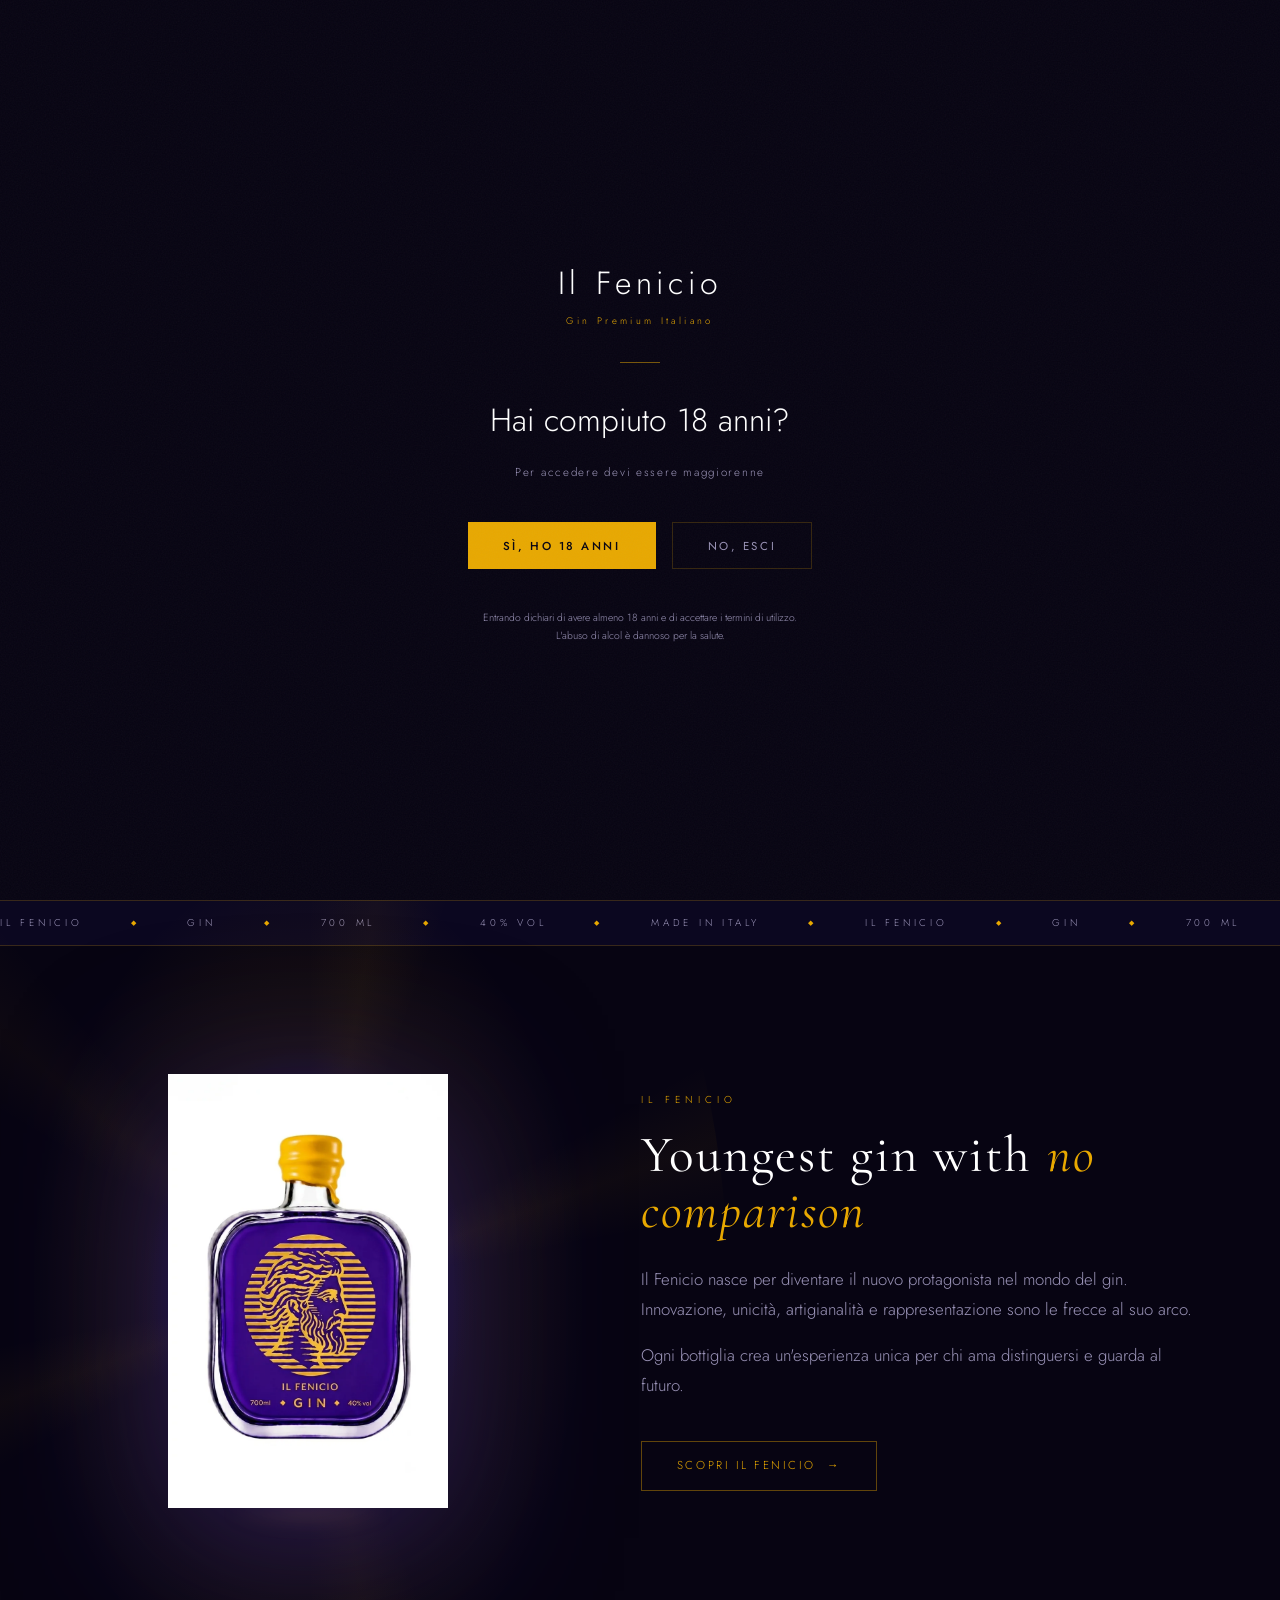
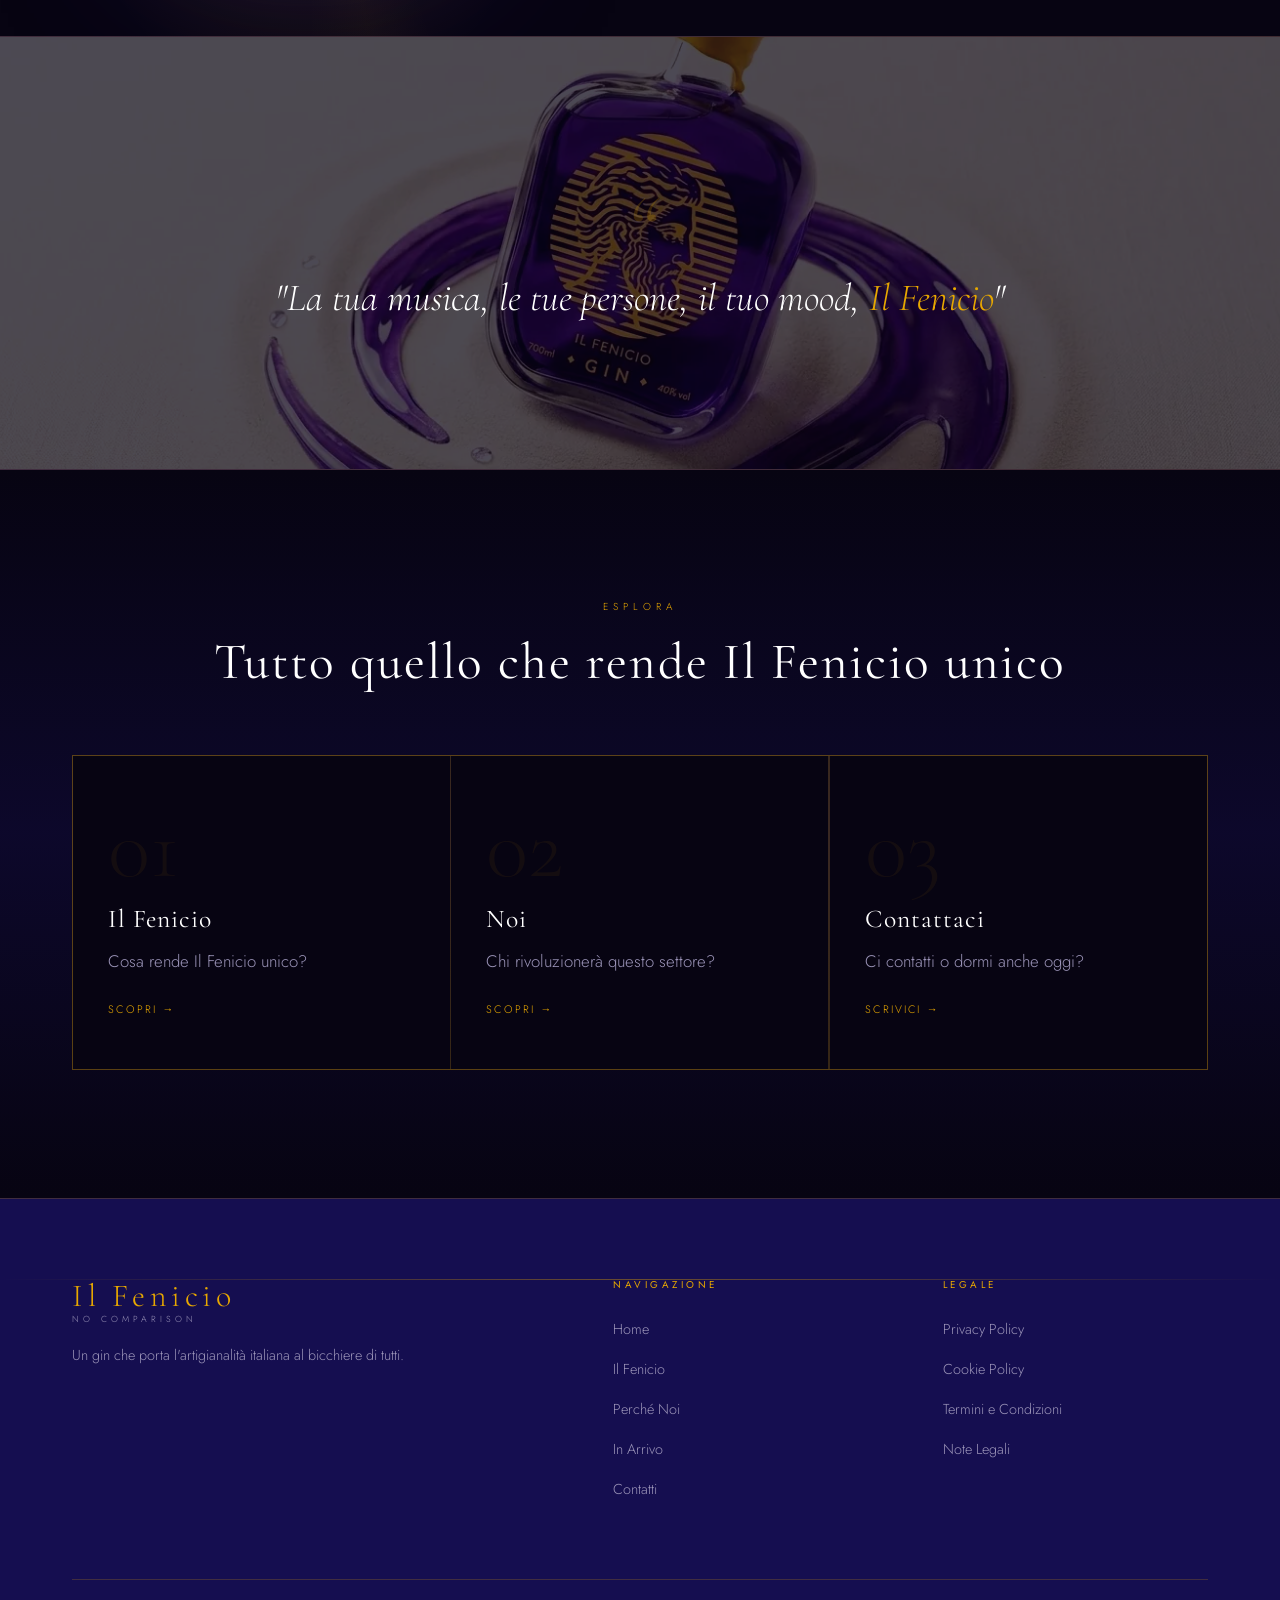
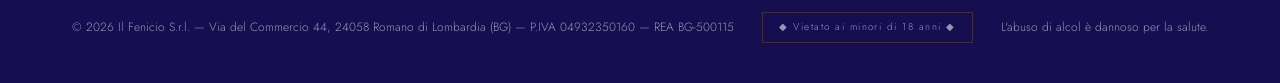
==== index.html @ 595b3cbf "Conformità GDPR: consenso cookie per Google Analytics, pagina Note Legali, consenso esplicito form -" ====
﻿<!DOCTYPE html>
<html lang="it">
<head>
  <!-- Google tag (gtag.js) -->
  <script async src="https://www.googletagmanager.com/gtag/js?id=G-PS4LVTMPPV"></script>
  <script>
    window.dataLayer = window.dataLayer || [];
    function gtag(){dataLayer.push(arguments);}
    gtag('consent', 'default', {
      'analytics_storage': 'denied',
      'ad_storage': 'denied',
      'ad_user_data': 'denied',
      'ad_personalization': 'denied',
      'wait_for_update': 500
    });
    gtag('js', new Date());
    gtag('config', 'G-PS4LVTMPPV');
  </script>
  <meta charset="UTF-8">
  <meta name="viewport" content="width=device-width, initial-scale=1.0">
  <title>Il Fenicio — Gin Premium Italiano</title>
  <meta name="description" content="Il Fenicio è un gin premium italiano, distillato con botaniche selezionate dal cuore del Mediterraneo.">
  <meta property="og:title" content="Il Fenicio — Gin Premium Italiano">
  <meta property="og:description" content="Botaniche selezionate, distillazione artigianale, 700ml · 40% vol. Made in Italy.">
  <meta property="og:type" content="website">
  <meta property="og:image" content="https://ilfeniciogin.it/img/og-image.jpg">
  <meta property="og:url" content="https://ilfeniciogin.it/">
  <meta name="theme-color" content="#070412">
  <link rel="canonical" href="https://ilfeniciogin.it/">
  <link rel="icon" href="data:image/svg+xml,<svg xmlns='http://www.w3.org/2000/svg' viewBox='0 0 100 100'><text y='.9em' font-size='90'>🍸</text></svg>">
  <link rel="stylesheet" href="css/fonts.css">
  <link rel="stylesheet" href="css/style.css">
</head>
<body class="page-home">

  <nav class="nav">
    <a href="index.html" class="nav-logo">Il Fenicio <span>Established 2026</span></a>
    <button class="nav-toggle" aria-label="Apri menu">
      <span></span><span></span><span></span>
    </button>
    <ul class="nav-links">
      <li><a href="index.html">Home</a></li>
      <li><a href="il-gin.html">Il Fenicio</a></li>
      <li><a href="perche-noi.html">Perché Noi</a></li>
      <li><a href="shop.html" class="nav-shop">In Arrivo</a></li>
      <li><a href="contatti.html">Contatti</a></li>
    </ul>
  </nav>

  <!-- HERO — immagine1 full bleed, stile ref3 -->
  <section class="hero hero-photo">
    <canvas id="particles"></canvas>
    <div class="hero-photo-bg">
      <img src="img/licio.jpeg" alt="Il Fenicio Gin" class="hero-photo-img">
      <div class="hero-photo-overlay"></div>
    </div>

    <div class="hero-content">
      <p class="hero-eyebrow" id="eyebrow" style="display:none"></p>
      <h1 class="hero-title">
        <span class="word-reveal" id="word-il">IL</span>
        <em class="word-reveal" id="word-fenicio">FENICIO</em>
      </h1>
      <p class="hero-sub" id="hero-sub">700 ml &nbsp; Gin &nbsp; 40% Vol</p>
      <div class="hero-cta" id="hero-cta">
        <a href="il-gin.html" class="btn btn-gold">Scopri il Gin</a>
        <a href="contatti.html" class="btn btn-outline">Contattaci</a>
      </div>
    </div>

    <div class="scroll-line">Scorri</div>
  </section>

  <!-- TICKER -->
  <div class="ticker" aria-hidden="true">
    <div class="ticker-inner">
      <div class="ticker-track">
        <span>Il Fenicio</span><span class="t-gold">◆</span>
        <span>Gin</span><span class="t-gold">◆</span>
        <span>700 ml</span><span class="t-gold">◆</span>
        <span>40% Vol</span><span class="t-gold">◆</span>
        <span>Made in Italy</span><span class="t-gold">◆</span>
      </div>
    </div>
  </div>

  <!-- INTRO — bottiglia animata + testo -->
  <section>
    <div class="container">
      <div class="intro-grid">
        <div class="intro-image">
          <div class="bottle-wrap visible">
            <div class="bottle-glow"></div>
            <div class="bottle-ring ring-1"></div>
            <div class="bottle-ring ring-2"></div>
            <div class="bottle-ring ring-3"></div>
            <img src="img/bottiglia.webp" alt="Il Fenicio Gin" class="hero-bottle" loading="lazy">
            <div class="bottle-reflection"></div>
            <div class="bottle-rays"></div>
          </div>
        </div>
        <div class="intro-text">
          <span class="section-label reveal">Il Fenicio</span>
          <h2 class="reveal delay-1" style="color:var(--white)">Youngest gin with <em style="color:var(--gold)">no comparison</em></h2>
          <p class="reveal delay-2" style="margin-top:1.5rem">
            Il Fenicio nasce per diventare il nuovo protagonista nel mondo del gin. Innovazione, unicità, artigianalità e rappresentazione sono le frecce al suo arco.
          </p>
          <p class="reveal delay-3" style="margin-top:1rem">
            Ogni bottiglia crea un'esperienza unica per chi ama distinguersi e guarda al futuro.
          </p>
          <a href="il-gin.html" class="btn btn-outline reveal delay-3" style="margin-top:2.5rem">Scopri Il Fenicio &nbsp;→</a>
        </div>
      </div>
    </div>
  </section>

  <!-- QUOTE — immagine3 come sfondo -->
  <div class="quote-section quote-photo">
    <div class="quote-photo-bg">
      <img src="img/immagine-3.webp" alt="" aria-hidden="true">
      <div class="quote-photo-overlay"></div>
    </div>
    <div class="container" style="position:relative;z-index:2">
      <div class="ornament reveal">◆ &nbsp; Il Fenicio &nbsp; ◆</div>
      <blockquote class="reveal delay-1">
        "La tua musica, le tue persone, il tuo mood, <em style="color:var(--gold)">Il Fenicio</em>"
      </blockquote>
      <cite class="reveal delay-2"></cite>
    </div>
  </div>

  <!-- FEATURES -->
  <section class="features">
    <div class="container">
      <div class="features-header">
        <span class="section-label reveal">Esplora</span>
        <h2 class="reveal delay-1" style="color:var(--white)">Tutto quello che rende Il Fenicio unico</h2>
      </div>
      <div class="features-grid">
        <div class="feature-card reveal">
          <div class="feature-num">01</div>
          <h3 style="color:var(--white)">Il Fenicio</h3>
          <p>Cosa rende Il Fenicio unico?</p>
          <a href="il-gin.html" class="feature-link">Scopri →</a>
        </div>
        <div class="feature-card reveal delay-1">
          <div class="feature-num">02</div>
          <h3 style="color:var(--white)">Noi</h3>
          <p>Chi rivoluzionerà questo settore?</p>
          <a href="perche-noi.html" class="feature-link">Scopri →</a>
        </div>
        <div class="feature-card reveal delay-2">
          <div class="feature-num">03</div>
          <h3 style="color:var(--white)">Contattaci</h3>
          <p>Ci contatti o dormi anche oggi?</p>
          <a href="contatti.html" class="feature-link">Scrivici →</a>
        </div>
      </div>
    </div>
  </section>

  <!-- FOOTER -->
  <footer>
    <div class="container">
      <div class="footer-grid">
        <div class="footer-brand">
          <div class="footer-brand-logo">Il Fenicio <span>No Comparison</span></div>
          <p>Un gin che porta l'artigianalità italiana al bicchiere di tutti.</p>
        </div>
        <div class="footer-col">
          <h4>Navigazione</h4>
          <ul>
            <li><a href="index.html">Home</a></li>
            <li><a href="il-gin.html">Il Fenicio</a></li>
            <li><a href="perche-noi.html">Perché Noi</a></li>
            <li><a href="shop.html">In Arrivo</a></li>
            <li><a href="contatti.html">Contatti</a></li>
          </ul>
        </div>
        <div class="footer-col">
          <h4>Legale</h4>
          <ul>
            <li><a href="privacy.html">Privacy Policy</a></li>
            <li><a href="cookie-policy.html">Cookie Policy</a></li>
            <li><a href="termini.html">Termini e Condizioni</a></li>
            <li><a href="note-legali.html">Note Legali</a></li>
          </ul>
        </div>
      </div>
      <div class="footer-bottom">
        <p>© 2026 Il Fenicio S.r.l. — Via del Commercio 44, 24058 Romano di Lombardia (BG) — P.IVA 04932350160 — REA BG-500115</p>
        <span class="age-badge">◆ Vietato ai minori di 18 anni ◆</span>
        <p>L'abuso di alcol è dannoso per la salute.</p>
      </div>
    </div>
  </footer>

  <!-- AGE GATE -->
  <div id="age-gate">
    <div class="age-gate-logo">Il Fenicio <span>Gin Premium Italiano</span></div>
    <div class="age-gate-divider"></div>
    <p class="age-gate-title">Hai compiuto 18 anni?</p>
    <p class="age-gate-sub">Per accedere devi essere maggiorenne</p>
    <div class="age-gate-btns">
      <button id="age-gate-yes" class="btn btn-gold">Sì, ho 18 anni</button>
      <button id="age-gate-no"  class="btn">No, esci</button>
    </div>
    <p class="age-gate-legal">Entrando dichiari di avere almeno 18 anni e di accettare i termini di utilizzo. L'abuso di alcol è dannoso per la salute.</p>
  </div>

  <script src="js/main.js"></script>

  <!-- COOKIE BANNER -->
  <div id="cookie-banner" style="display:none">
    <p>Utilizziamo cookie tecnici necessari al funzionamento del sito. Per maggiori informazioni consulta la nostra <a href="cookie-policy.html">Cookie Policy</a>.</p>
    <div class="cookie-btns">
      <button id="cookie-accept">Accetta</button>
      <button id="cookie-reject">Rifiuta</button>
    </div>
  </div>
  <script>
    (function(){
      function grantAnalytics(){
        if(typeof gtag === 'function'){
          gtag('consent','update',{'analytics_storage':'granted'});
        }
      }
      if(localStorage.getItem('fenicio_cookie')==='accepted'){
        grantAnalytics();
      }
      if(!localStorage.getItem('fenicio_cookie')){
        document.getElementById('cookie-banner').style.display='flex';
      }
      document.getElementById('cookie-accept').onclick=function(){
        localStorage.setItem('fenicio_cookie','accepted');
        grantAnalytics();
        document.getElementById('cookie-banner').style.display='none';
      };
      document.getElementById('cookie-reject').onclick=function(){
        localStorage.setItem('fenicio_cookie','rejected');
        document.getElementById('cookie-banner').style.display='none';
      };
    })();
  </script>
</body>
</html>
---- css/fonts.css ----
@font-face {
  font-family: 'Cormorant Garamond';
  font-style: normal;
  font-weight: 300;
  font-display: swap;
  src: url('../fonts/cormorant-normal-300.ttf') format('truetype');
}
@font-face {
  font-family: 'Cormorant Garamond';
  font-style: normal;
  font-weight: 400;
  font-display: swap;
  src: url('../fonts/cormorant-normal-400.ttf') format('truetype');
}
@font-face {
  font-family: 'Cormorant Garamond';
  font-style: normal;
  font-weight: 600;
  font-display: swap;
  src: url('../fonts/cormorant-normal-600.ttf') format('truetype');
}
@font-face {
  font-family: 'Cormorant Garamond';
  font-style: italic;
  font-weight: 300;
  font-display: swap;
  src: url('../fonts/cormorant-italic-300.ttf') format('truetype');
}
@font-face {
  font-family: 'Cormorant Garamond';
  font-style: italic;
  font-weight: 400;
  font-display: swap;
  src: url('../fonts/cormorant-italic-400.ttf') format('truetype');
}
@font-face {
  font-family: 'Jost';
  font-style: normal;
  font-weight: 300;
  font-display: swap;
  src: url('../fonts/jost-normal-300.ttf') format('truetype');
}
@font-face {
  font-family: 'Jost';
  font-style: normal;
  font-weight: 400;
  font-display: swap;
  src: url('../fonts/jost-normal-400.ttf') format('truetype');
}
@font-face {
  font-family: 'Jost';
  font-style: normal;
  font-weight: 500;
  font-display: swap;
  src: url('../fonts/jost-normal-500.ttf') format('truetype');
}
---- css/style.css ----
/* ===========================
   IL FENICIO — Design System
   =========================== */

:root {
  --deep:       #070412;
  --violet:     #2A1880;
  --violet-mid: #150E50;
  --gold:       #E8A800;
  --gold-light: #F5C842;
  --white:      #FFFFFF;
  --off-white:  #EDE8F5;
  --muted:      #9B94B8;
  --border:     rgba(232, 168, 0, 0.2);
  --font-display: 'Cormorant Garamond', serif;
  --font-body:    'Jost', sans-serif;
  --ease: 0.4s cubic-bezier(0.25, 0.46, 0.45, 0.94);
}

*, *::before, *::after { box-sizing: border-box; margin: 0; padding: 0; }

html { scroll-behavior: smooth; }

body {
  background: var(--deep);
  color: var(--off-white);
  font-family: var(--font-body);
  font-weight: 300;
  line-height: 1.7;
  overflow-x: hidden;
}

/* Grain texture */
body::after {
  content: '';
  position: fixed;
  inset: 0;
  background-image: url("data:image/svg+xml,%3Csvg xmlns='http://www.w3.org/2000/svg' width='300' height='300'%3E%3Cfilter id='n'%3E%3CfeTurbulence type='fractalNoise' baseFrequency='0.75' numOctaves='4' stitchTiles='stitch'/%3E%3C/filter%3E%3Crect width='100%25' height='100%25' filter='url(%23n)' opacity='0.04'/%3E%3C/svg%3E");
  pointer-events: none;
  z-index: 9999;
}

h1, h2, h3, h4 {
  font-family: var(--font-display);
  font-weight: 400;
  letter-spacing: 0.04em;
  line-height: 1.1;
}

h1 { font-size: clamp(3.5rem, 9vw, 8rem); }
h2 { font-size: clamp(2rem, 4vw, 3.5rem); }
h3 { font-size: clamp(1.3rem, 2vw, 1.9rem); }

p {
  font-size: clamp(0.9rem, 1.4vw, 1.05rem);
  color: var(--muted);
  max-width: 65ch;
  line-height: 1.8;
}

a { color: inherit; text-decoration: none; }
img { max-width: 100%; display: block; }

.container {
  max-width: 1200px;
  margin: 0 auto;
  padding: 0 2rem;
}

.ornament {
  display: flex;
  align-items: center;
  gap: 1rem;
  color: var(--gold);
  font-size: 0.7rem;
  letter-spacing: 0.4em;
  text-transform: uppercase;
}
.ornament::before, .ornament::after {
  content: '';
  flex: 1;
  height: 1px;
  background: linear-gradient(to right, transparent, var(--gold), transparent);
}

/* ── NAVIGATION ── */
.nav {
  position: fixed;
  top: 0; left: 0; right: 0;
  z-index: 100;
  padding: 1.8rem 2rem;
  display: flex;
  align-items: center;
  justify-content: space-between;
  transition: background var(--ease), padding var(--ease), border-color var(--ease);
  background: rgba(7, 4, 18, 0.75);
  backdrop-filter: blur(16px);
  border-bottom: 1px solid var(--border);
}

/* Homepage: navbar trasparente finché non si scrolla */
.page-home .nav {
  background: transparent;
  backdrop-filter: none;
  border-bottom-color: transparent;
}
.page-home .nav.scrolled {
  background: rgba(7, 4, 18, 0.95);
  backdrop-filter: blur(24px);
  border-bottom-color: var(--border);
}
.nav.scrolled {
  background: rgba(7, 4, 18, 0.95);
  backdrop-filter: blur(24px);
  padding: 1rem 2rem;
  border-bottom-color: var(--border);
}
.nav.menu-open {
  backdrop-filter: none !important;
  background: transparent !important;
  border-bottom-color: transparent !important;
}
.nav-logo {
  font-family: var(--font-display);
  font-size: 1.5rem;
  letter-spacing: 0.18em;
  color: var(--gold);
  line-height: 1;
}
.nav-logo span {
  display: block;
  font-family: var(--font-body);
  font-size: 0.52rem;
  letter-spacing: 0.45em;
  color: var(--muted);
  text-transform: uppercase;
  margin-top: 2px;
}
.nav-links {
  display: flex;
  gap: 2.5rem;
  list-style: none;
}
.nav-links a {
  font-size: 0.72rem;
  letter-spacing: 0.22em;
  text-transform: uppercase;
  color: var(--muted);
  transition: color var(--ease);
  position: relative;
  padding-bottom: 3px;
}
.nav-links a::after {
  content: '';
  position: absolute;
  bottom: 0; left: 0;
  width: 0; height: 1px;
  background: var(--gold);
  transition: width var(--ease);
}
.nav-links a:hover, .nav-links a.active { color: var(--gold); }
.nav-links a:hover::after, .nav-links a.active::after { width: 100%; }
.nav-links a.nav-shop {
  color: var(--gold);
  font-weight: 500;
  letter-spacing: 0.28em;
}
.nav-links a.nav-shop::after { width: 0; }
.nav-links a.nav-shop:hover::after { width: 100%; }

.nav-toggle {
  display: none;
  flex-direction: column;
  gap: 6px;
  cursor: pointer;
  background: none;
  border: none;
  padding: 4px;
}
.nav-toggle span {
  display: block;
  width: 22px;
  height: 1px;
  background: var(--gold);
  transition: var(--ease);
}

@media (max-width: 768px) {
  .nav-toggle { display: flex; }
  .nav-links {
    position: fixed;
    inset: 0;
    background: rgba(7, 4, 18, 0.98);
    backdrop-filter: blur(24px);
    flex-direction: column;
    align-items: center;
    justify-content: center;
    gap: 2.5rem;
    opacity: 0;
    pointer-events: none;
    transition: opacity 0.35s ease;
    z-index: 99;
  }
  .nav-links.open {
    opacity: 1;
    pointer-events: auto;
  }
  .nav-links a {
    font-size: 1.4rem;
    letter-spacing: 0.25em;
    transition: color var(--ease), transform 0.3s ease;
  }
  .nav-links a.nav-shop { font-size: 1.4rem; }
  .nav-toggle.open span:nth-child(1) {
    transform: translateY(7px) rotate(45deg);
  }
  .nav-toggle.open span:nth-child(2) {
    opacity: 0;
    transform: scaleX(0);
  }
  .nav-toggle.open span:nth-child(3) {
    transform: translateY(-7px) rotate(-45deg);
  }
  .nav-toggle span {
    transition: transform var(--ease), opacity var(--ease);
  }
}

/* ── HERO ── */
#particles {
  position: absolute;
  inset: 0;
  z-index: 1;
  pointer-events: none;
}

.hero {
  min-height: 100vh;
  display: grid;
  place-items: center;
  position: relative;
  overflow: hidden;
  padding: 7rem 2rem 5rem;
}
.hero-bg {
  position: absolute;
  inset: 0;
  background:
    radial-gradient(ellipse 90% 70% at 50% 45%, rgba(42, 24, 128, 0.85) 0%, rgba(20, 10, 60, 0.6) 50%, transparent 80%),
    var(--deep);
  z-index: 0;
}
.hero-bg::after {
  content: '';
  position: absolute;
  inset: 0;
  background: repeating-linear-gradient(
    0deg,
    transparent,
    transparent 38px,
    rgba(232, 168, 0, 0.012) 38px,
    rgba(232, 168, 0, 0.012) 40px
  );
}
.hero-content {
  position: relative;
  z-index: 2;
  text-align: center;
  display: flex;
  flex-direction: column;
  align-items: center;
  gap: 1.2rem;
}
.hero-eyebrow {
  font-size: 0.68rem;
  letter-spacing: 0.55em;
  text-transform: uppercase;
  color: var(--gold);
  opacity: 0;
  transform: translateY(-10px);
  transition: opacity 0.8s ease, transform 0.8s ease;
}
.hero-eyebrow.visible { opacity: 1; transform: translateY(0); }

/* Word reveal */
.hero-title {
  color: var(--white);
  line-height: 0.88;
}
.hero-title em {
  display: block;
  font-style: italic;
  color: var(--gold);
  text-shadow: 0 0 120px rgba(232, 168, 0, 0.5), 0 0 40px rgba(232, 168, 0, 0.3);
}
.word-reveal {
  display: block;
  opacity: 0;
  transform: translateY(40px) skewY(3deg);
  transition: opacity 0.9s cubic-bezier(0.16, 1, 0.3, 1), transform 0.9s cubic-bezier(0.16, 1, 0.3, 1);
}
.word-reveal.visible { opacity: 1; transform: translateY(0) skewY(0); }

/* Bottle wrap & effects */
.bottle-wrap {
  position: relative;
  width: min(280px, 40vw);
  display: flex;
  justify-content: center;
  align-items: flex-end;
  opacity: 0;
  transform: translateY(30px);
  transition: opacity 1s ease 0.6s, transform 1s ease 0.6s;
}
.bottle-wrap.visible { opacity: 1; transform: translateY(0); }

.hero-bottle {
  width: 100%;
  position: relative;
  z-index: 3;
  filter: drop-shadow(0 20px 40px rgba(42, 24, 128, 0.8)) drop-shadow(0 0 80px rgba(232, 168, 0, 0.15));
  animation: float 7s ease-in-out infinite;
}

/* Pulsing glow behind bottle */
.bottle-glow {
  position: absolute;
  width: 200%;
  height: 200%;
  top: 50%; left: 50%;
  transform: translate(-50%, -50%);
  background: radial-gradient(ellipse, rgba(42, 24, 128, 0.7) 0%, rgba(232, 168, 0, 0.08) 40%, transparent 70%);
  border-radius: 50%;
  animation: glowPulse 4s ease-in-out infinite;
  z-index: 1;
}

/* Expanding rings */
.bottle-ring {
  position: absolute;
  border-radius: 50%;
  border: 1px solid rgba(232, 168, 0, 0.3);
  top: 50%; left: 50%;
  transform: translate(-50%, -50%) scale(0);
  z-index: 2;
}
.ring-1 { width: 120%; height: 120%; animation: ringExpand 4s ease-out 0s infinite; }
.ring-2 { width: 150%; height: 150%; animation: ringExpand 4s ease-out 1.2s infinite; }
.ring-3 { width: 180%; height: 180%; animation: ringExpand 4s ease-out 2.4s infinite; }

/* Light rays */
.bottle-rays {
  position: absolute;
  width: 100%;
  height: 100%;
  top: 0; left: 0;
  z-index: 2;
  background:
    conic-gradient(from 0deg at 50% 50%,
      transparent 0deg,
      rgba(232, 168, 0, 0.04) 10deg,
      transparent 20deg,
      transparent 60deg,
      rgba(232, 168, 0, 0.04) 70deg,
      transparent 80deg,
      transparent 160deg,
      rgba(232, 168, 0, 0.03) 170deg,
      transparent 180deg,
      transparent 240deg,
      rgba(232, 168, 0, 0.04) 250deg,
      transparent 260deg,
      transparent 300deg,
      rgba(232, 168, 0, 0.03) 310deg,
      transparent 320deg
    );
  border-radius: 50%;
  width: 300%;
  height: 300%;
  top: 50%; left: 50%;
  transform: translate(-50%, -50%);
  animation: raysRotate 20s linear infinite;
}

/* Reflection puddle */
.bottle-reflection {
  position: absolute;
  bottom: -20px;
  left: 50%;
  transform: translateX(-50%);
  width: 60%;
  height: 30px;
  background: radial-gradient(ellipse, rgba(232, 168, 0, 0.2) 0%, transparent 70%);
  filter: blur(8px);
  z-index: 2;
  animation: reflectionPulse 7s ease-in-out infinite;
}

.hero-sub {
  font-size: 0.72rem;
  letter-spacing: 0.45em;
  text-transform: uppercase;
  color: var(--muted);
  display: flex;
  align-items: center;
  gap: 1rem;
  opacity: 0;
  transform: translateY(10px);
  transition: opacity 0.8s ease 1s, transform 0.8s ease 1s;
}
.hero-sub.visible { opacity: 1; transform: translateY(0); }
.hero-sub::before, .hero-sub::after { content: '◆'; color: var(--gold); font-size: 0.45rem; }

.hero-cta {
  display: flex;
  gap: 1rem;
  flex-wrap: wrap;
  justify-content: center;
  opacity: 0;
  transform: translateY(10px);
  transition: opacity 0.8s ease 1.2s, transform 0.8s ease 1.2s;
}
.hero-cta.visible { opacity: 1; transform: translateY(0); }

.scroll-line {
  position: absolute;
  bottom: 2.5rem;
  left: 50%;
  transform: translateX(-50%);
  display: flex;
  flex-direction: column;
  align-items: center;
  gap: 8px;
  color: var(--muted);
  font-size: 0.6rem;
  letter-spacing: 0.35em;
  text-transform: uppercase;
  animation: pulse 2.5s ease-in-out infinite;
  z-index: 2;
}
.scroll-line::after {
  content: '';
  width: 1px;
  height: 42px;
  background: linear-gradient(to bottom, var(--gold), transparent);
}

/* ── NEW KEYFRAMES ── */
@keyframes glowPulse {
  0%, 100% { opacity: 0.6; transform: translate(-50%, -50%) scale(1); }
  50%       { opacity: 1;   transform: translate(-50%, -50%) scale(1.15); }
}
@keyframes ringExpand {
  0%   { transform: translate(-50%, -50%) scale(0.3); opacity: 0.8; }
  100% { transform: translate(-50%, -50%) scale(1.4); opacity: 0; }
}
@keyframes raysRotate {
  from { transform: translate(-50%, -50%) rotate(0deg); }
  to   { transform: translate(-50%, -50%) rotate(360deg); }
}
@keyframes reflectionPulse {
  0%, 100% { opacity: 0.6; width: 55%; }
  50%       { opacity: 1;   width: 70%; }
}

/* ── BUTTONS ── */
.btn {
  display: inline-flex;
  align-items: center;
  gap: 0.5rem;
  padding: 0.9rem 2.2rem;
  font-family: var(--font-body);
  font-size: 0.72rem;
  letter-spacing: 0.22em;
  text-transform: uppercase;
  cursor: pointer;
  border: none;
  transition: all var(--ease);
}
.btn-gold {
  background: var(--gold);
  color: var(--deep);
  font-weight: 500;
}
.btn-gold:hover {
  background: var(--gold-light);
  transform: translateY(-3px);
  box-shadow: 0 10px 35px rgba(232, 168, 0, 0.3);
}
.btn-outline {
  background: transparent;
  color: var(--gold);
  border: 1px solid rgba(232, 168, 0, 0.4);
}
.btn-outline:hover {
  border-color: var(--gold);
  background: rgba(232, 168, 0, 0.06);
  transform: translateY(-3px);
}

/* ── SECTIONS ── */
section { padding: 8rem 0; }
.section-label {
  font-size: 0.63rem;
  letter-spacing: 0.5em;
  text-transform: uppercase;
  color: var(--gold);
  margin-bottom: 1.2rem;
  display: block;
}

/* ── INTRO ── */
.intro-grid {
  display: grid;
  grid-template-columns: 1fr 1.2fr;
  gap: 6rem;
  align-items: center;
}
.intro-image {
  position: relative;
  display: flex;
  justify-content: center;
}
.intro-image img {
  max-width: 380px;
  filter: drop-shadow(0 30px 80px rgba(42, 24, 128, 0.6));
  animation: float 8s ease-in-out infinite;
  animation-delay: 1s;
}
.intro-image::before {
  content: '';
  position: absolute;
  width: 350px;
  height: 350px;
  border-radius: 50%;
  background: radial-gradient(circle, rgba(42, 24, 128, 0.35), transparent 70%);
  top: 50%; left: 50%;
  transform: translate(-50%, -50%);
}
.intro-text h2 { color: var(--white); margin-bottom: 1.5rem; }
.intro-text p + p { margin-top: 1rem; }

/* ── HERO PHOTO (immagine1) ── */
.hero-photo {
  padding: 0;
  align-items: flex-end;
  justify-items: start;
}

.hero-photo-bg {
  position: absolute;
  inset: 0;
  z-index: 0;
}
.hero-photo-img {
  width: 100%;
  height: 100%;
  object-fit: contain;
  object-position: center;
  display: block;
  filter: contrast(1.05) saturate(1.08) brightness(1.02);
}
.hero-photo-overlay {
  position: absolute;
  inset: 0;
  background:
    linear-gradient(to right, rgba(7,4,18,0.6) 0%, rgba(7,4,18,0.1) 50%, transparent 100%),
    linear-gradient(to top,   rgba(7,4,18,0.7) 0%, transparent 40%);
}
.hero-photo .hero-content {
  padding: 0 4rem 5rem;
  align-items: flex-start;
  text-align: left;
  max-width: 750px;
  gap: 1rem;
}
.hero-photo .hero-title {
  font-size: clamp(4.5rem, 12vw, 11rem);
  letter-spacing: 0.08em;
}
.hero-photo .hero-title em {
  font-style: normal;
  letter-spacing: 0.08em;
}
.hero-photo .hero-sub     { justify-content: flex-start; }
.hero-photo .hero-cta     { justify-content: flex-start; }
.hero-photo .hero-eyebrow { text-align: left; }

@media (max-width: 768px) {
  .hero-photo .hero-content {
    padding: 0 1.5rem 4rem;
    align-items: flex-start;
    text-align: left;
  }
}

/* ── QUOTE PHOTO (immagine3) ── */
.quote-photo {
  position: relative;
  overflow: hidden;
}
.quote-photo-bg {
  position: absolute;
  inset: 0;
  z-index: 0;
}
.quote-photo-bg img {
  width: 100%;
  height: 100%;
  object-fit: cover;
  object-position: center;
  transform: scale(1.05);
  transition: transform 8s ease;
  image-rendering: -webkit-optimize-contrast;
  filter: contrast(1.1) saturate(1.15) brightness(1.02);
}
.quote-photo:hover .quote-photo-bg img { transform: scale(1); }
.quote-photo-overlay {
  position: absolute;
  inset: 0;
  background: rgba(7, 4, 18, 0.72);
}

/* ── QUOTE ── */
.quote-section {
  background: linear-gradient(135deg, var(--violet-mid) 0%, rgba(42, 24, 128, 0.4) 100%);
  border-top: 1px solid var(--border);
  border-bottom: 1px solid var(--border);
  padding: 7rem 0;
  text-align: center;
}
.quote-section blockquote {
  font-family: var(--font-display);
  font-size: clamp(1.5rem, 3vw, 2.6rem);
  font-style: italic;
  color: var(--white);
  max-width: 820px;
  margin: 2rem auto;
  line-height: 1.35;
}
.quote-section cite {
  font-size: 0.65rem;
  letter-spacing: 0.35em;
  text-transform: uppercase;
  color: var(--gold);
  font-style: normal;
}

/* ── FEATURE CARDS ── */
.features { background: linear-gradient(180deg, var(--deep) 0%, rgba(21, 14, 80, 0.4) 50%, var(--deep) 100%); }
.features-header { text-align: center; margin-bottom: 4rem; }
.features-header h2 { color: var(--white); }
.features-grid {
  display: grid;
  grid-template-columns: repeat(3, 1fr);
  gap: 1px;
  background: var(--border);
  border: 1px solid var(--border);
}
.feature-card {
  background: var(--deep);
  padding: 3rem 2.2rem;
  position: relative;
  overflow: hidden;
  transition: background var(--ease), transform var(--ease);
}
.feature-card::before {
  content: '';
  position: absolute;
  top: 0; left: 0; right: 0;
  height: 2px;
  background: var(--gold);
  transform: scaleX(0);
  transform-origin: left;
  transition: transform var(--ease);
}
.feature-card:hover { background: rgba(42, 24, 128, 0.15); }
.feature-card:hover::before { transform: scaleX(1); }
.feature-num {
  font-family: var(--font-display);
  font-size: 5rem;
  color: rgba(232, 168, 0, 0.07);
  line-height: 1;
  margin-bottom: 1rem;
}
.feature-card h3 { color: var(--white); margin-bottom: 0.8rem; }
.feature-link {
  display: inline-flex;
  align-items: center;
  gap: 0.4rem;
  color: var(--gold);
  font-size: 0.68rem;
  letter-spacing: 0.2em;
  text-transform: uppercase;
  margin-top: 1.5rem;
  transition: gap var(--ease);
}
.feature-link:hover { gap: 0.8rem; }

/* ── PAGE HERO ── */
.page-hero {
  min-height: 45vh;
  display: flex;
  align-items: flex-end;
  padding: 9rem 0 4rem;
  position: relative;
  overflow: hidden;
}
.page-hero-bg {
  position: absolute;
  inset: 0;
  background:
    radial-gradient(ellipse 60% 80% at 20% 70%, rgba(42, 24, 128, 0.5), transparent 70%),
    var(--deep);
}
.page-hero-bg::after {
  content: '';
  position: absolute;
  inset: 0;
  background: repeating-linear-gradient(
    90deg,
    transparent,
    transparent 58px,
    rgba(232, 168, 0, 0.012) 58px,
    rgba(232, 168, 0, 0.012) 60px
  );
}
.page-hero-content { position: relative; z-index: 2; }
.page-hero-content h1 { color: var(--white); }

/* ── SPECS BAR ── */
.specs-bar {
  display: flex;
  align-items: center;
  gap: 0;
  border: 1px solid var(--border);
  background: rgba(255,255,255,0.02);
  overflow: hidden;
}
.spec {
  flex: 1;
  text-align: center;
  padding: 2rem 1.5rem;
  border-right: 1px solid var(--border);
  transition: background var(--ease);
}
.spec:last-child { border-right: none; }
.spec:hover { background: rgba(232, 168, 0, 0.04); }
.spec-value {
  font-family: var(--font-display);
  font-size: 2.8rem;
  color: var(--gold);
  line-height: 1;
}
.spec-label {
  font-size: 0.6rem;
  letter-spacing: 0.35em;
  text-transform: uppercase;
  color: var(--muted);
  margin-top: 0.4rem;
}

/* ── BOTANICHE ── */
.botaniche-grid {
  display: grid;
  grid-template-columns: repeat(auto-fill, minmax(220px, 1fr));
  gap: 1px;
  background: var(--border);
  margin-top: 3rem;
  border: 1px solid var(--border);
}
.botanica-item {
  background: var(--deep);
  padding: 1.8rem;
  border-left: 3px solid transparent;
  transition: all var(--ease);
}
.botanica-item:hover {
  background: rgba(42, 24, 128, 0.15);
  border-left-color: var(--gold);
}
.botanica-item h4 {
  font-family: var(--font-display);
  font-size: 1.2rem;
  color: var(--white);
  margin-bottom: 0.4rem;
}
.botanica-item p { font-size: 0.88rem; margin: 0; max-width: none; }

/* ── VALUES ── */
.values-grid {
  display: grid;
  grid-template-columns: 1fr 1fr;
  gap: 3rem 4rem;
  margin-top: 4rem;
}
.value-item { display: flex; gap: 1.5rem; align-items: flex-start; }
.value-icon {
  width: 48px;
  height: 48px;
  border: 1px solid rgba(232, 168, 0, 0.4);
  display: grid;
  place-items: center;
  flex-shrink: 0;
  color: var(--gold);
  font-size: 1.3rem;
  font-family: var(--font-display);
  transition: border-color var(--ease), background var(--ease);
}
.value-item:hover .value-icon {
  border-color: var(--gold);
  background: rgba(232, 168, 0, 0.08);
}
.value-item h3 { color: var(--white); font-size: 1.3rem; margin-bottom: 0.5rem; }
.value-item p { font-size: 0.92rem; margin: 0; }

/* ── CONTACT ── */
.contact-grid {
  display: grid;
  grid-template-columns: 1fr 1.5fr;
  gap: 7rem;
  align-items: start;
}
.contact-info h3 { color: var(--white); margin-bottom: 2.5rem; }
.contact-detail {
  margin-bottom: 2rem;
  padding-bottom: 2rem;
  border-bottom: 1px solid var(--border);
}
.contact-detail:last-child { border-bottom: none; }
.contact-detail-label {
  font-size: 0.62rem;
  letter-spacing: 0.35em;
  text-transform: uppercase;
  color: var(--gold);
  margin-bottom: 0.4rem;
}
.contact-detail p { margin: 0; color: var(--off-white); font-size: 0.95rem; max-width: none; }

.form-group { margin-bottom: 1.6rem; }
.form-group label {
  display: block;
  font-size: 0.62rem;
  letter-spacing: 0.35em;
  text-transform: uppercase;
  color: var(--gold);
  margin-bottom: 0.6rem;
}
.form-group input,
.form-group textarea,
.form-group select {
  width: 100%;
  background: rgba(255,255,255,0.03);
  border: 1px solid var(--border);
  color: var(--off-white);
  padding: 0.9rem 1.1rem;
  font-family: var(--font-body);
  font-size: 0.95rem;
  transition: border-color var(--ease), background var(--ease);
  outline: none;
  appearance: none;
}
.form-group input:focus,
.form-group textarea:focus,
.form-group select:focus {
  border-color: rgba(232, 168, 0, 0.6);
  background: rgba(232, 168, 0, 0.03);
}
.form-group textarea { height: 160px; resize: vertical; }
.form-group input::placeholder,
.form-group textarea::placeholder { color: var(--muted); }

/* ── FOOTER ── */
footer {
  background: var(--violet-mid);
  border-top: 1px solid var(--border);
  padding: 5rem 0 2.5rem;
}
.footer-grid {
  display: grid;
  grid-template-columns: 1.8fr 1fr 1fr;
  gap: 4rem;
  margin-bottom: 4rem;
}
.footer-brand-logo {
  font-family: var(--font-display);
  font-size: 2rem;
  color: var(--gold);
  letter-spacing: 0.15em;
  line-height: 1;
}
.footer-brand-logo span {
  display: block;
  font-family: var(--font-body);
  font-size: 0.55rem;
  letter-spacing: 0.45em;
  text-transform: uppercase;
  color: var(--muted);
  margin-top: 3px;
}
.footer-brand p { margin-top: 1.2rem; font-size: 0.9rem; }
.footer-col h4 {
  font-family: var(--font-body);
  font-size: 0.62rem;
  letter-spacing: 0.35em;
  text-transform: uppercase;
  color: var(--gold);
  margin-bottom: 1.5rem;
  font-weight: 400;
}
.footer-col ul { list-style: none; }
.footer-col li { margin-bottom: 0.8rem; }
.footer-col a { color: var(--muted); font-size: 0.9rem; transition: color var(--ease); }
.footer-col a:hover { color: var(--gold); }
.footer-bottom {
  border-top: 1px solid var(--border);
  padding-top: 2rem;
  display: flex;
  justify-content: space-between;
  align-items: center;
  flex-wrap: wrap;
  gap: 1rem;
}
.footer-bottom p { font-size: 0.75rem; color: var(--muted); margin: 0; max-width: none; }
.age-badge {
  font-size: 0.62rem;
  letter-spacing: 0.15em;
  color: var(--muted);
  border: 1px solid var(--border);
  padding: 0.4rem 1rem;
}

/* ── PRIVACY ── */
.privacy-content { max-width: 800px; }
.privacy-content h2 {
  font-size: 1.6rem;
  color: var(--white);
  margin: 3.5rem 0 1rem;
  padding-top: 3.5rem;
  border-top: 1px solid var(--border);
}
.privacy-content h2:first-of-type { border-top: none; }
.privacy-content p { margin-bottom: 1rem; max-width: none; }
.privacy-content ul { color: var(--muted); padding-left: 1.5rem; margin-bottom: 1rem; }
.privacy-content li { margin-bottom: 0.5rem; font-size: 0.95rem; }
.privacy-content a { color: var(--gold); text-decoration: underline; }

/* ── ANIMATIONS ── */
@keyframes float {
  0%, 100% { transform: translateY(0); }
  50%       { transform: translateY(-16px); }
}
@keyframes fadeUp {
  from { opacity: 0; transform: translateY(24px); }
  to   { opacity: 1; transform: translateY(0); }
}
@keyframes fadeDown {
  from { opacity: 0; transform: translateY(-12px); }
  to   { opacity: 1; transform: translateY(0); }
}
@keyframes pulse {
  0%, 100% { opacity: 0.4; }
  50%       { opacity: 1; }
}

.reveal {
  opacity: 0;
  transform: translateY(28px);
  transition: opacity 0.9s ease, transform 0.9s ease;
}
.reveal.visible { opacity: 1; transform: translateY(0); }
.delay-1 { transition-delay: 0.12s; }
.delay-2 { transition-delay: 0.24s; }
.delay-3 { transition-delay: 0.36s; }

/* ── CUSTOM CURSOR ── */
.cursor-dot,
.cursor-ring {
  position: fixed;
  border-radius: 50%;
  pointer-events: none;
  z-index: 10000;
  opacity: 0;
  transition: opacity 0.3s;
}
.cursor-dot {
  width: 6px; height: 6px;
  background: var(--gold);
  margin: -3px 0 0 -3px;
  transition: opacity 0.3s, width 0.25s, height 0.25s, margin 0.25s;
}
.cursor-ring {
  width: 34px; height: 34px;
  border: 1px solid rgba(232,168,0,0.45);
  margin: -17px 0 0 -17px;
  transition: opacity 0.3s, width 0.4s cubic-bezier(0.16,1,0.3,1), height 0.4s cubic-bezier(0.16,1,0.3,1), margin 0.4s cubic-bezier(0.16,1,0.3,1), border-color 0.3s;
}
.cursor-dot.hovered  { width: 10px; height: 10px; margin: -5px 0 0 -5px; }
.cursor-ring.hovered { width: 54px; height: 54px; margin: -27px 0 0 -27px; border-color: rgba(232,168,0,0.9); }

/* ── FOCUS VISIBLE (WCAG) ── */
:focus-visible {
  outline: 2px solid var(--gold);
  outline-offset: 3px;
  border-radius: 2px;
}

/* ── TICKER ── */
.ticker {
  overflow: hidden;
  border-top: 1px solid var(--border);
  border-bottom: 1px solid var(--border);
  padding: 0.85rem 0;
  background: rgba(42, 24, 128, 0.12);
}
.ticker-inner {
  display: flex;
  width: max-content;
  animation: ticker 30s linear infinite;
}
.ticker-inner:hover { animation-play-state: paused; }
.ticker-track {
  display: flex;
  align-items: center;
  gap: 3rem;
  padding-right: 3rem;
  font-size: 0.62rem;
  letter-spacing: 0.38em;
  text-transform: uppercase;
  color: var(--muted);
  white-space: nowrap;
  user-select: none;
}
.ticker-track .t-gold { color: var(--gold); font-size: 0.45rem; }
@keyframes ticker {
  from { transform: translateX(0); }
  to   { transform: translateX(-50%); }
}

/* ── FEATURE CARD — sweep + tilt ── */
.feature-card {
  transform-style: preserve-3d;
  will-change: transform;
}
.feature-card::after {
  content: '';
  position: absolute;
  inset: 0;
  background: linear-gradient(to top, rgba(232,168,0,0.05) 0%, transparent 60%);
  opacity: 0;
  transition: opacity var(--ease);
  pointer-events: none;
  z-index: 0;
}
.feature-card:hover::after { opacity: 1; }
.feature-card > * { position: relative; z-index: 1; }
.feature-num {
  font-family: var(--font-display);
  font-size: 5.5rem;
  color: rgba(232,168,0,0.06);
  line-height: 1;
  margin-bottom: 0.8rem;
  transition: color var(--ease);
}
.feature-card:hover .feature-num { color: rgba(232,168,0,0.12); }

/* ── FEATURE LINK ── */
.feature-link {
  position: relative;
  overflow: hidden;
}
.feature-link::after {
  content: '→';
  position: absolute;
  right: 0;
  transform: translateX(150%);
  transition: transform var(--ease);
}
.feature-link:hover { gap: 0.4rem; }
.feature-link:hover::after { transform: translateX(0); }

/* ── QUOTE MARK ── */
.quote-section blockquote::before {
  content: '\201C';
  display: block;
  font-family: var(--font-display);
  font-size: 6rem;
  color: rgba(232,168,0,0.2);
  line-height: 0.6;
  margin-bottom: 1rem;
}

/* ── FOOTER GLOW ── */
footer::before {
  content: '';
  display: block;
  height: 1px;
  background: linear-gradient(to right, transparent, rgba(232,168,0,0.4), transparent);
}

/* ── BOTANICA BORDER REVEAL ── */
.botanica-item {
  border-left: 3px solid transparent;
  background-image: linear-gradient(var(--deep), var(--deep)),
                    linear-gradient(to bottom, var(--gold), var(--gold));
  background-origin: border-box;
  background-clip: padding-box, border-box;
  background-size: 100% 0%, 100% 0%;
  transition: background-size var(--ease), background-color var(--ease);
}
.botanica-item:hover {
  background-size: 100% 100%, 100% 100%;
  background-color: rgba(42,24,128,0.15);
  border-left-color: var(--gold);
}

/* ── RESPONSIVE ── */
@media (max-width: 1024px) {
  .intro-grid { gap: 3rem; }
  .footer-grid { grid-template-columns: 1fr 1fr; }
}

@media (max-width: 768px) {

  /* ── Spacing ── */
  section { padding: 4rem 0; }
  .container { padding: 0 1.4rem; }

  /* ── Typography ── */
  h1 { font-size: clamp(3rem, 14vw, 5.5rem); }
  h2 { font-size: clamp(1.8rem, 7vw, 2.8rem); }
  h3 { font-size: clamp(1.2rem, 5vw, 1.6rem); }
  p  { font-size: 0.95rem; line-height: 1.85; }

  /* ── Nav ── */
  .nav { padding: 1.2rem 1.4rem; }
  .nav-logo { font-size: 1.25rem; letter-spacing: 0.12em; }

  /* ── Hero mobile ── */
  .hero { min-height: 100svh; }
  .hero-photo .hero-content {
    padding: 0 1.4rem 3rem;
    gap: 1rem;
  }
  .hero-photo .hero-title {
    font-size: clamp(3.5rem, 18vw, 6rem);
    letter-spacing: 0.04em;
    line-height: 0.95;
  }
  .hero-eyebrow { font-size: 0.6rem; letter-spacing: 0.4em; }
  .hero-sub     { font-size: 0.65rem; letter-spacing: 0.28em; }
  .hero-cta {
    flex-direction: column;
    width: 100%;
    gap: 0.85rem;
    margin-top: 1rem;
  }
  .hero-cta .btn {
    width: 100%;
    justify-content: center;
    min-height: 54px;
    font-size: 0.65rem;
    letter-spacing: 0.28em;
  }

  /* ── Ticker ── */
  .ticker { display: block; overflow: hidden; }

  /* ── Intro ── */
  .intro-grid   { grid-template-columns: 1fr; gap: 0; }
  .intro-image  { display: none; }
  .intro-text   { padding: 0; }
  .intro-text h2 { font-size: clamp(1.8rem, 7.5vw, 2.6rem); }
  .intro-text p  { max-width: none; }

  /* ── Quote ── */
  .quote-section { padding: 4rem 0; }
  .quote-section blockquote {
    font-size: clamp(1.2rem, 5.5vw, 1.7rem);
    margin: 1.5rem auto;
    max-width: none;
  }
  .quote-section blockquote::before {
    font-size: 4rem;
    margin-bottom: 0.5rem;
  }

  /* ── Features ── */
  .features { padding: 4rem 0; }
  .features-header { margin-bottom: 2.5rem; }
  .features-header h2 { font-size: clamp(1.6rem, 7vw, 2.2rem); }
  .features-grid { grid-template-columns: 1fr; gap: 1px; }
  .feature-card {
    padding: 2rem 1.5rem;
    transform: none !important;
    transition: background var(--ease) !important;
  }
  .feature-num {
    font-size: 4rem;
    margin-bottom: 0.5rem;
  }
  .feature-card h3 { font-size: 1.4rem; }
  .feature-card p  { font-size: 0.9rem; max-width: none; }

  /* ── Values ── */
  .values-grid   { grid-template-columns: 1fr; gap: 2.2rem; margin-top: 2.5rem; }
  .value-icon    { width: 44px; height: 44px; font-size: 1.1rem; flex-shrink: 0; }
  .value-item h3 { font-size: 1.2rem; margin-bottom: 0.3rem; }
  .value-item p  { font-size: 0.9rem; max-width: none; }

  /* ── Specs ── */
  .specs-bar { flex-wrap: wrap; }
  .spec {
    flex: 0 0 50%;
    border-bottom: 1px solid var(--border);
    padding: 1.5rem 1rem;
  }
  .spec:nth-child(even) { border-left: none; }
  .spec-value { font-size: 2.2rem; }
  .spec-label { font-size: 0.58rem; }

  /* ── Botaniche ── */
  .botaniche-grid { grid-template-columns: 1fr; gap: 1px; }
  .botanica-item  { padding: 1.5rem 1.4rem; }

  /* ── Contact ── */
  .contact-grid { grid-template-columns: 1fr; gap: 3rem; }
  .contact-info h2 { font-size: clamp(1.8rem, 8vw, 2.6rem) !important; }
  .contact-detail { margin-bottom: 1.5rem; padding-bottom: 1.5rem; }
  .contact-form-name-row {
    grid-template-columns: 1fr !important;
  }

  /* ── Form fields ── */
  .form-group input,
  .form-group textarea,
  .form-group select {
    padding: 1rem 1.1rem;
    font-size: 1rem;
  }
  .form-group textarea { height: 140px; }

  /* ── Footer ── */
  .footer-grid {
    grid-template-columns: 1fr;
    gap: 2.5rem;
    margin-bottom: 3rem;
  }
  .footer-brand-logo { font-size: 1.7rem; }
  .footer-brand p    { font-size: 0.9rem; }
  footer { padding: 3.5rem 0 2rem; }
  .footer-bottom {
    flex-direction: column;
    text-align: center;
    gap: 0.8rem;
  }
  .footer-bottom p { font-size: 0.7rem; }

  /* ── Page hero ── */
  .page-hero { min-height: 40vh; padding: 7.5rem 0 3rem; }
  .page-hero-content h1 { font-size: clamp(2.8rem, 13vw, 4.5rem); }

  /* ── Section label ── */
  .section-label { font-size: 0.58rem; letter-spacing: 0.38em; }

  /* ── Buttons ── */
  .btn { min-height: 52px; padding: 0 1.8rem; font-size: 0.65rem; letter-spacing: 0.26em; }

  /* ── Ornament ── */
  .ornament { font-size: 0.62rem; letter-spacing: 0.3em; }

  /* ── Privacy / cookie tables ── */
  table { font-size: 0.78rem; }

  /* ── Hide scroll indicator on mobile (overlaps buttons) ── */
  .scroll-line { display: none; }

  /* ── Hero image: cover on mobile to avoid letterbox black gaps ── */
  .hero-photo-img { object-fit: cover; object-position: center center; }

  /* ── Disable 3D effects on touch ── */
  .feature-card,
  .botanica-item { will-change: auto; }
}

@media (max-width: 480px) {
  .container { padding: 0 1.1rem; }
  .hero-photo .hero-title { font-size: clamp(3rem, 20vw, 4.5rem); }
  .spec { flex: 0 0 100%; border-right: none; }
  .page-hero { padding: 6.5rem 0 2.5rem; }
  .page-hero-content h1 { font-size: clamp(2.4rem, 15vw, 3.5rem); }
  .footer-brand-logo { font-size: 1.5rem; }
}

/* ── AGE GATE ── */
#age-gate {
  position: fixed;
  inset: 0;
  z-index: 9999;
  background: var(--deep);
  display: flex;
  align-items: center;
  justify-content: center;
  flex-direction: column;
  text-align: center;
  padding: 2rem;
  transition: opacity 0.6s ease;
}
#age-gate.hidden {
  opacity: 0;
  pointer-events: none;
}
.age-gate-logo {
  font-family: var(--font-serif);
  font-size: 2rem;
  font-weight: 300;
  color: var(--white);
  letter-spacing: 0.15em;
  margin-bottom: 0.25rem;
}
.age-gate-logo span {
  display: block;
  font-family: var(--font-sans);
  font-size: 0.6rem;
  letter-spacing: 0.35em;
  color: var(--gold);
  margin-top: 0.2rem;
}
.age-gate-divider {
  width: 40px;
  height: 1px;
  background: var(--gold);
  margin: 1.8rem auto;
  opacity: 0.5;
}
.age-gate-title {
  font-family: var(--font-serif);
  font-size: clamp(1.4rem, 4vw, 2rem);
  font-weight: 300;
  color: var(--white);
  margin-bottom: 0.75rem;
}
.age-gate-sub {
  font-family: var(--font-sans);
  font-size: 0.72rem;
  letter-spacing: 0.15em;
  color: var(--muted);
  margin-bottom: 2.5rem;
}
.age-gate-btns {
  display: flex;
  gap: 1rem;
}
.age-gate-btns .btn { min-width: 140px; justify-content: center; }
.age-gate-legal {
  margin-top: 2.5rem;
  font-size: 0.65rem;
  color: var(--muted);
  max-width: 340px;
  line-height: 1.7;
}
#age-gate-no {
  background: transparent;
  border: 1px solid var(--border);
  color: var(--muted);
}
#age-gate-no:hover { border-color: var(--muted); color: var(--white); }

/* ── COOKIE BANNER ── */
#cookie-banner {
  position: fixed;
  bottom: 0; left: 0; right: 0;
  z-index: 9998;
  background: rgba(7,4,18,0.97);
  border-top: 1px solid rgba(232,168,0,0.3);
  padding: 1.2rem 2rem;
  display: flex;
  align-items: center;
  justify-content: space-between;
  gap: 1.5rem;
  flex-wrap: wrap;
  backdrop-filter: blur(8px);
}
#cookie-banner p {
  font-size: 0.78rem;
  color: var(--muted);
  max-width: 680px;
  margin: 0;
  line-height: 1.6;
}
#cookie-banner a { color: var(--gold); text-decoration: underline; }
.cookie-btns { display: flex; gap: 0.75rem; flex-shrink: 0; }
#cookie-accept {
  background: var(--gold);
  color: var(--deep);
  border: none;
  padding: 0.6rem 1.4rem;
  font-family: var(--font-body);
  font-size: 0.75rem;
  letter-spacing: 0.08em;
  text-transform: uppercase;
  cursor: pointer;
  font-weight: 500;
}
#cookie-reject {
  background: transparent;
  color: var(--muted);
  border: 1px solid var(--border);
  padding: 0.6rem 1.4rem;
  font-family: var(--font-body);
  font-size: 0.75rem;
  letter-spacing: 0.08em;
  text-transform: uppercase;
  cursor: pointer;
}
#cookie-accept:hover { opacity: 0.85; }
#cookie-reject:hover { color: var(--white); border-color: var(--muted); }

@media (max-width: 768px) {
  .age-gate-btns { flex-direction: column; width: 100%; }
  .age-gate-btns .btn { width: 100%; }
}
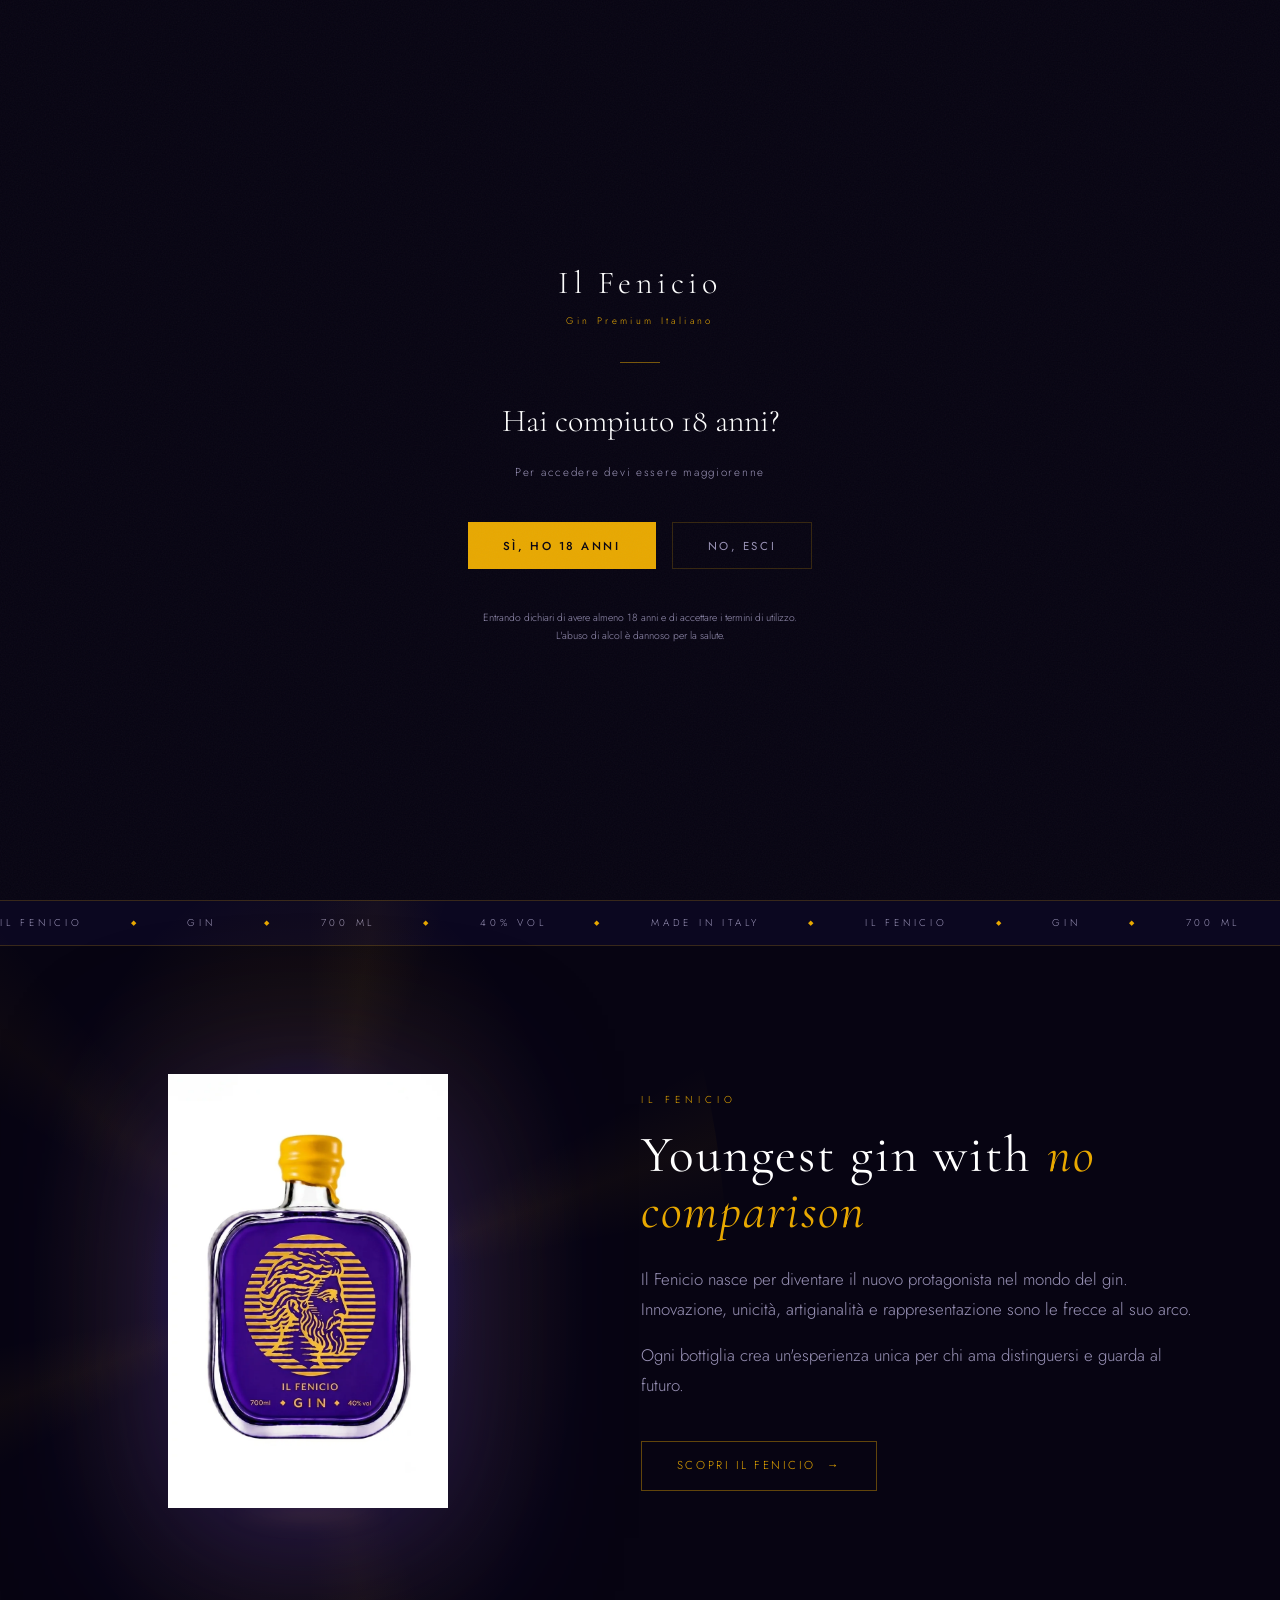
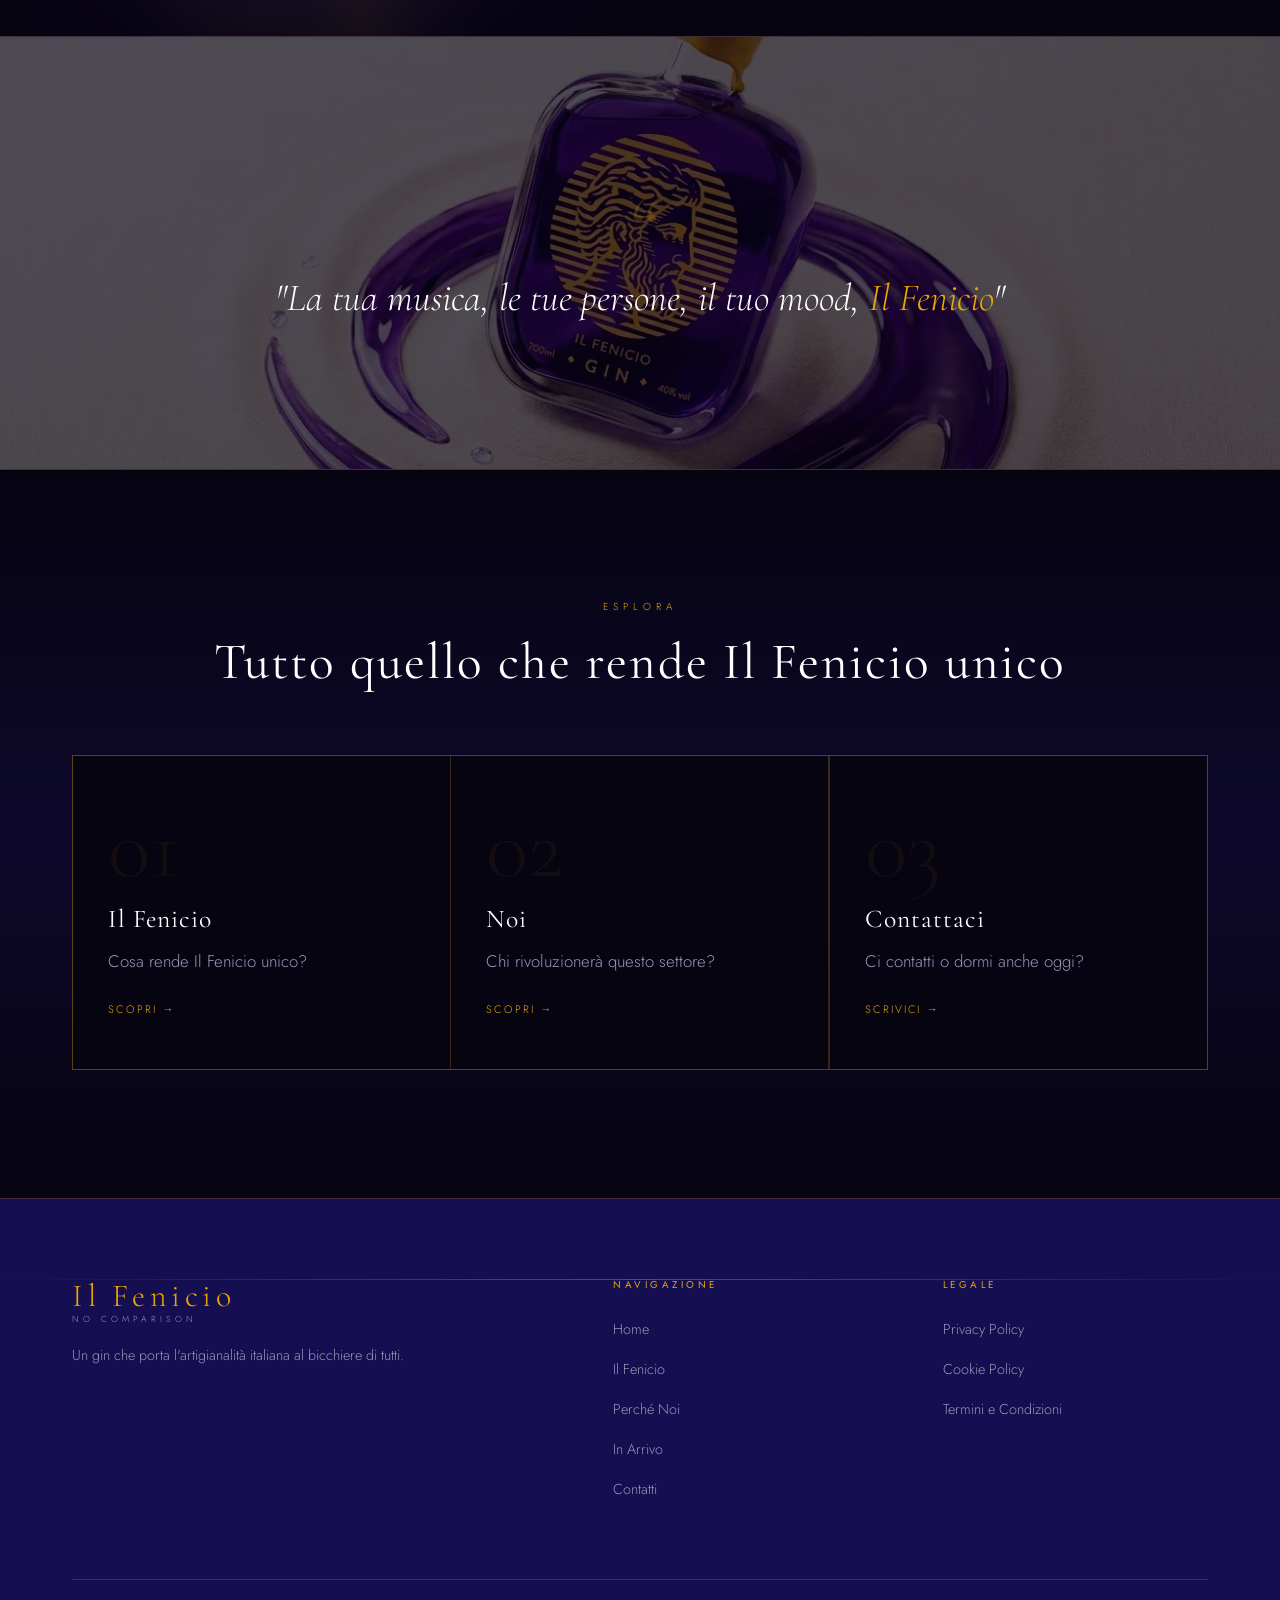
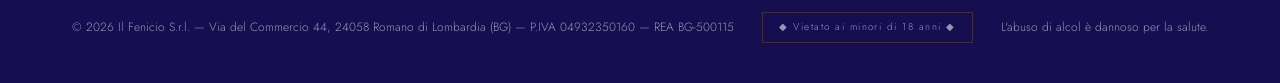
==== commit 6ae38900: "Conformità GDPR cookie/GA4, fix CSS age-gate, refuso e README - GA4 (G-PS4LVTMPPV) non viene più car" ====
--- a/index.html
+++ b/index.html
@@ -1,21 +1,7 @@
 ﻿<!DOCTYPE html>
 <html lang="it">
 <head>
-  <!-- Google tag (gtag.js) -->
-  <script async src="https://www.googletagmanager.com/gtag/js?id=G-PS4LVTMPPV"></script>
-  <script>
-    window.dataLayer = window.dataLayer || [];
-    function gtag(){dataLayer.push(arguments);}
-    gtag('consent', 'default', {
-      'analytics_storage': 'denied',
-      'ad_storage': 'denied',
-      'ad_user_data': 'denied',
-      'ad_personalization': 'denied',
-      'wait_for_update': 500
-    });
-    gtag('js', new Date());
-    gtag('config', 'G-PS4LVTMPPV');
-  </script>
+  <!-- Google Analytics (GA4) caricato dinamicamente da js/main.js solo previo consenso cookie (GDPR) -->
   <meta charset="UTF-8">
   <meta name="viewport" content="width=device-width, initial-scale=1.0">
   <title>Il Fenicio — Gin Premium Italiano</title>
@@ -183,7 +169,6 @@
             <li><a href="privacy.html">Privacy Policy</a></li>
             <li><a href="cookie-policy.html">Cookie Policy</a></li>
             <li><a href="termini.html">Termini e Condizioni</a></li>
-            <li><a href="note-legali.html">Note Legali</a></li>
           </ul>
         </div>
       </div>
@@ -220,21 +205,13 @@
   </div>
   <script>
     (function(){
-      function grantAnalytics(){
-        if(typeof gtag === 'function'){
-          gtag('consent','update',{'analytics_storage':'granted'});
-        }
-      }
-      if(localStorage.getItem('fenicio_cookie')==='accepted'){
-        grantAnalytics();
-      }
       if(!localStorage.getItem('fenicio_cookie')){
         document.getElementById('cookie-banner').style.display='flex';
       }
       document.getElementById('cookie-accept').onclick=function(){
         localStorage.setItem('fenicio_cookie','accepted');
-        grantAnalytics();
         document.getElementById('cookie-banner').style.display='none';
+        if(window.fenicioLoadAnalytics) window.fenicioLoadAnalytics();
       };
       document.getElementById('cookie-reject').onclick=function(){
         localStorage.setItem('fenicio_cookie','rejected');
--- a/css/style.css
+++ b/css/style.css
@@ -1310,7 +1310,7 @@
   pointer-events: none;
 }
 .age-gate-logo {
-  font-family: var(--font-serif);
+  font-family: var(--font-display);
   font-size: 2rem;
   font-weight: 300;
   color: var(--white);
@@ -1319,7 +1319,7 @@
 }
 .age-gate-logo span {
   display: block;
-  font-family: var(--font-sans);
+  font-family: var(--font-body);
   font-size: 0.6rem;
   letter-spacing: 0.35em;
   color: var(--gold);
@@ -1333,14 +1333,14 @@
   opacity: 0.5;
 }
 .age-gate-title {
-  font-family: var(--font-serif);
+  font-family: var(--font-display);
   font-size: clamp(1.4rem, 4vw, 2rem);
   font-weight: 300;
   color: var(--white);
   margin-bottom: 0.75rem;
 }
 .age-gate-sub {
-  font-family: var(--font-sans);
+  font-family: var(--font-body);
   font-size: 0.72rem;
   letter-spacing: 0.15em;
   color: var(--muted);
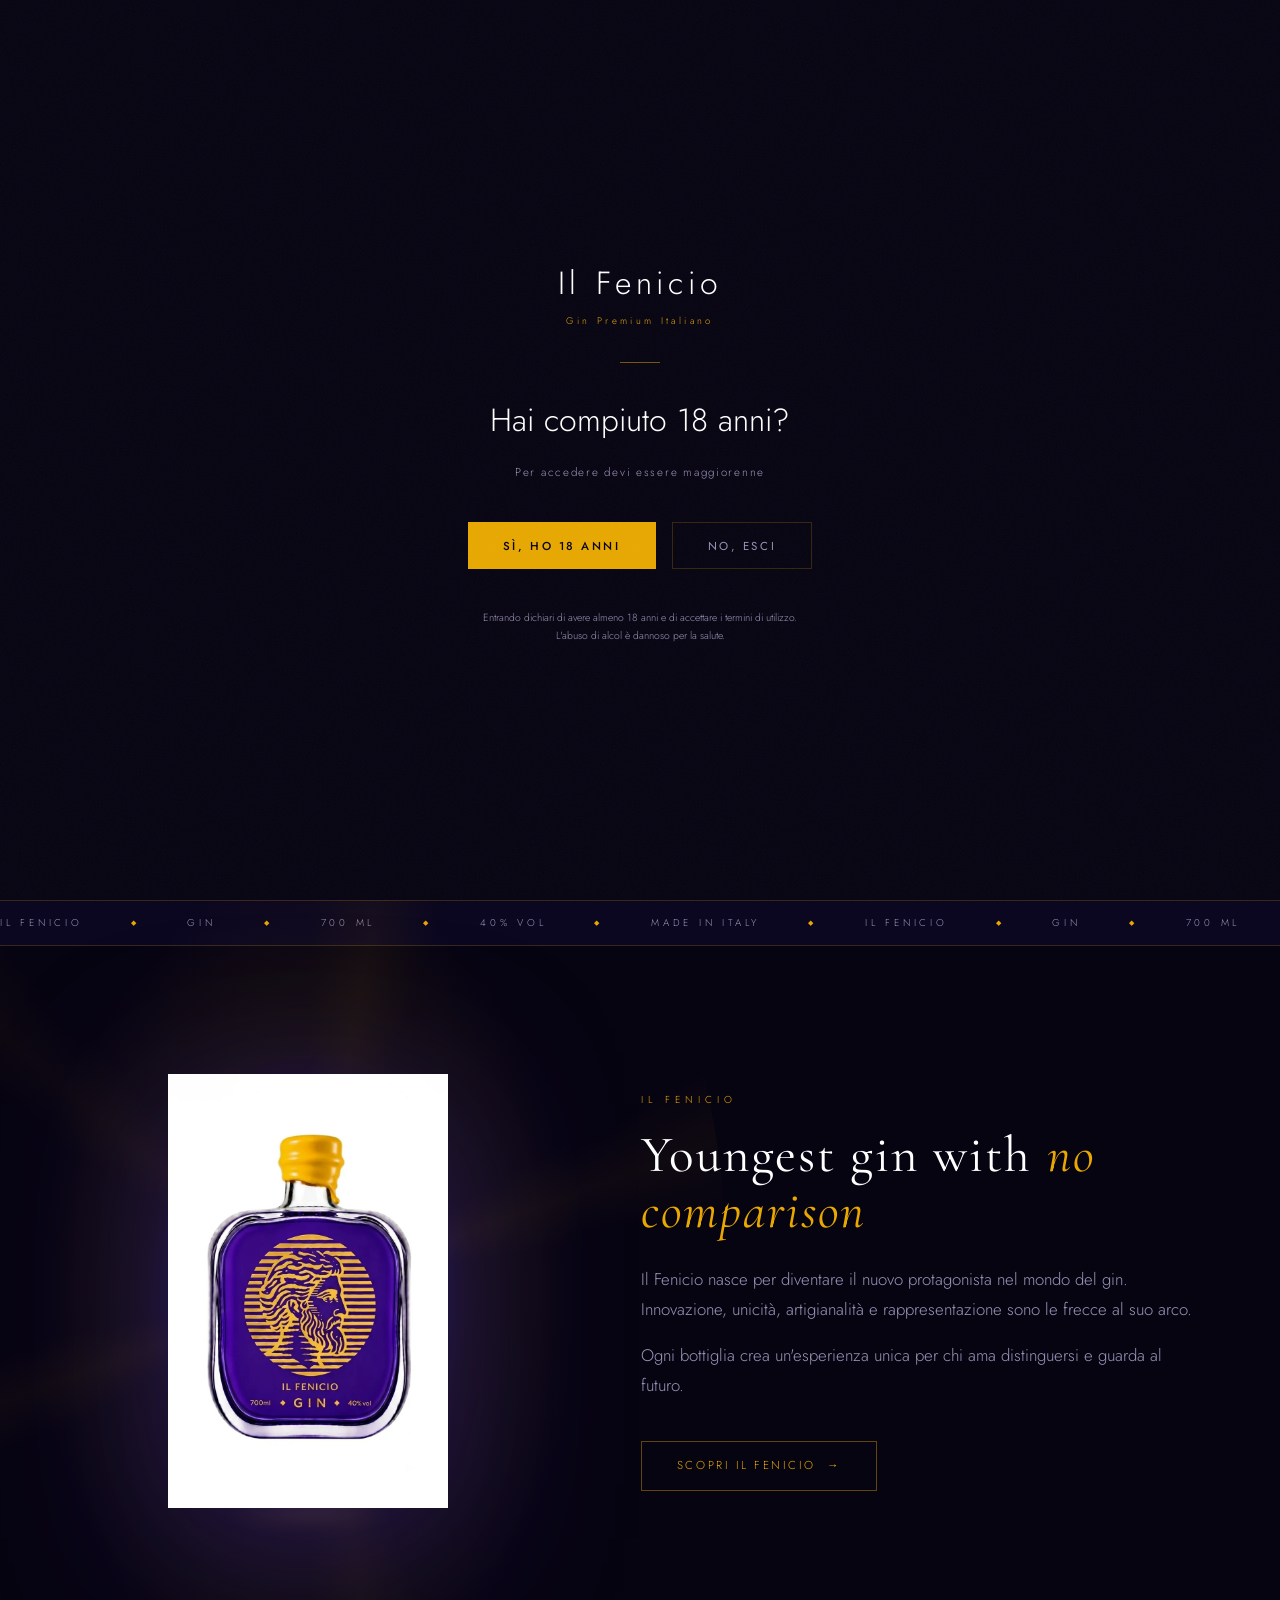
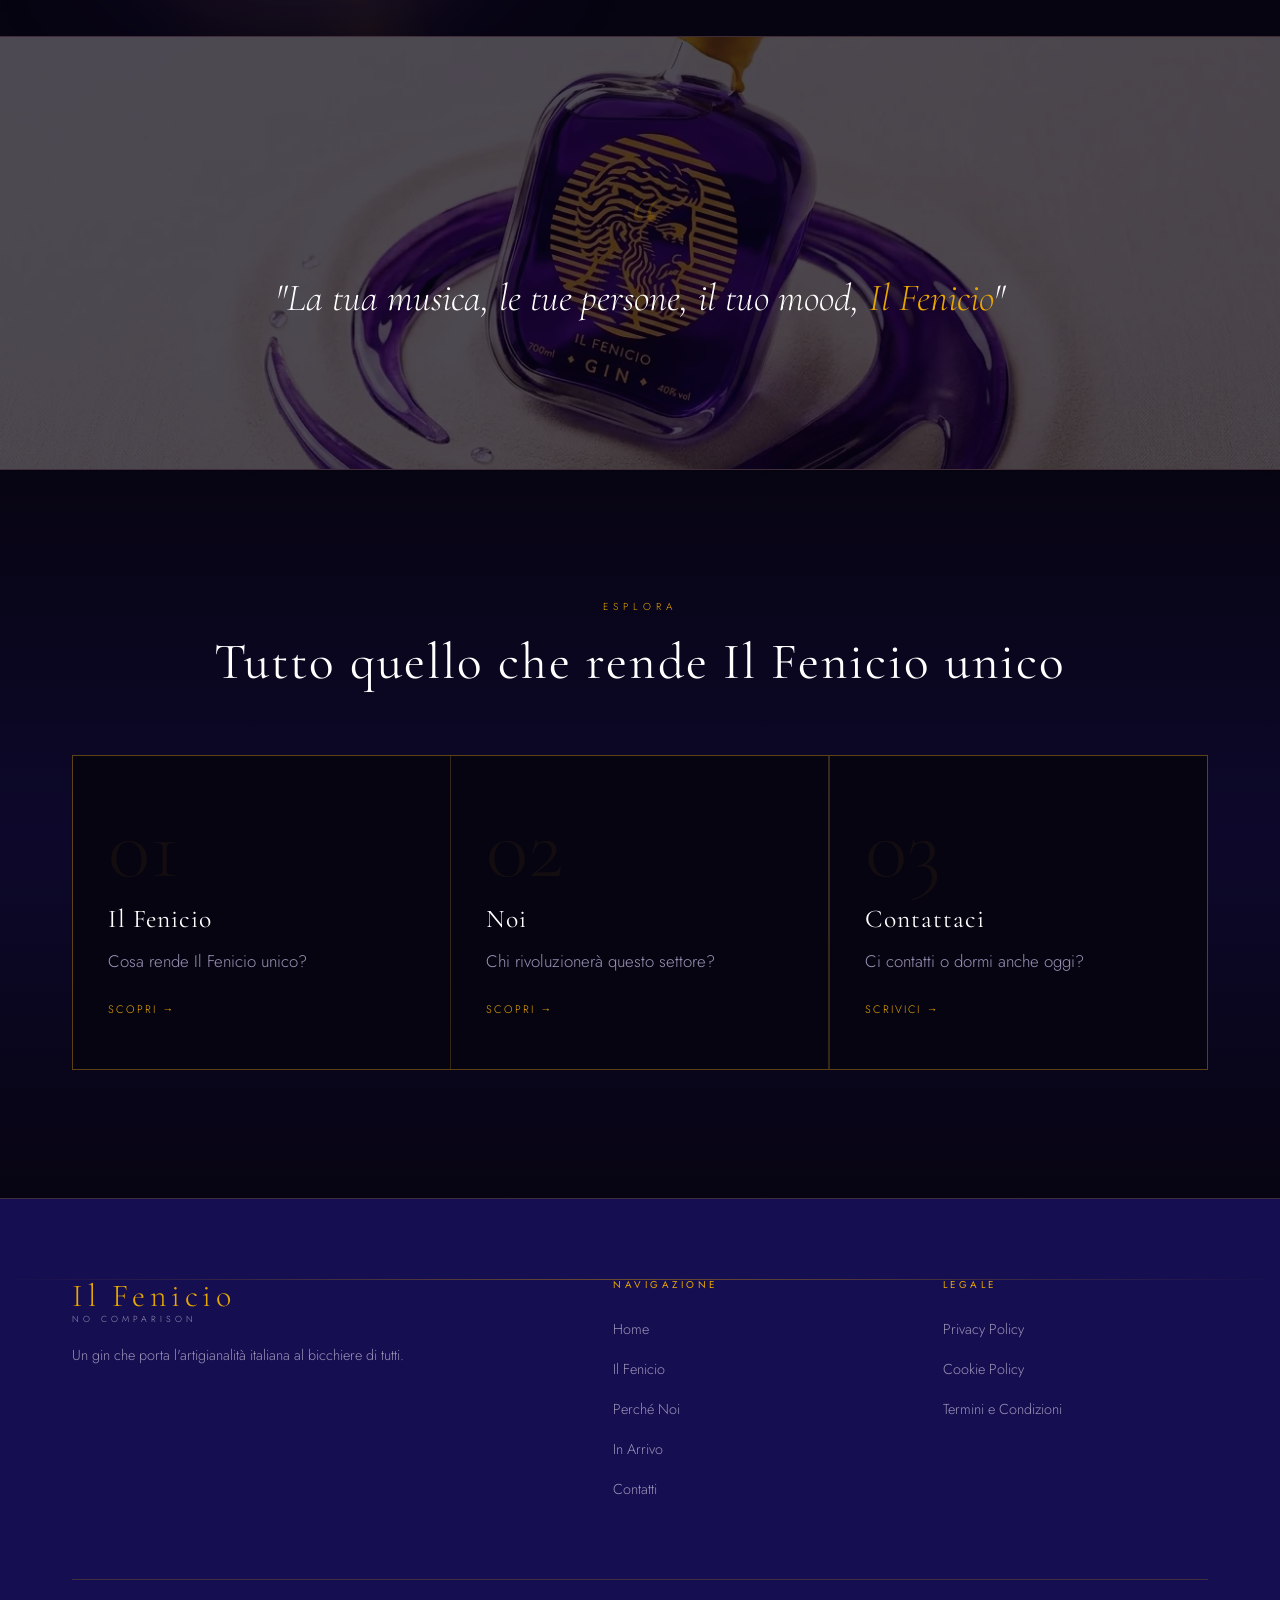
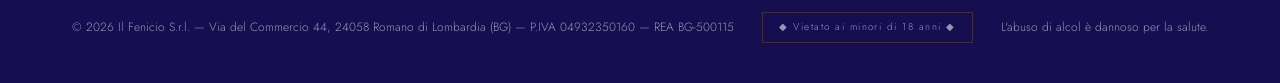
==== commit 73cfdc53: "Hero parallax: nuova immagine bottiglia con effetto scroll Co-Authored-By: Claude Sonnet 4.6 <norepl" ====
--- a/index.html
+++ b/index.html
@@ -1,7 +1,14 @@
 ﻿<!DOCTYPE html>
 <html lang="it">
 <head>
-  <!-- Google Analytics (GA4) caricato dinamicamente da js/main.js solo previo consenso cookie (GDPR) -->
+  <!-- Google tag (gtag.js) -->
+  <script async src="https://www.googletagmanager.com/gtag/js?id=G-PS4LVTMPPV"></script>
+  <script>
+    window.dataLayer = window.dataLayer || [];
+    function gtag(){dataLayer.push(arguments);}
+    gtag('js', new Date());
+    gtag('config', 'G-PS4LVTMPPV');
+  </script>
   <meta charset="UTF-8">
   <meta name="viewport" content="width=device-width, initial-scale=1.0">
   <title>Il Fenicio — Gin Premium Italiano</title>
@@ -37,7 +44,7 @@
   <section class="hero hero-photo">
     <canvas id="particles"></canvas>
     <div class="hero-photo-bg">
-      <img src="img/licio.jpeg" alt="Il Fenicio Gin" class="hero-photo-img">
+      <img src="img/hero.jpg" alt="Il Fenicio Gin" class="hero-photo-img hero-parallax">
       <div class="hero-photo-overlay"></div>
     </div>
 
@@ -211,7 +218,6 @@
       document.getElementById('cookie-accept').onclick=function(){
         localStorage.setItem('fenicio_cookie','accepted');
         document.getElementById('cookie-banner').style.display='none';
-        if(window.fenicioLoadAnalytics) window.fenicioLoadAnalytics();
       };
       document.getElementById('cookie-reject').onclick=function(){
         localStorage.setItem('fenicio_cookie','rejected');
@@ -219,5 +225,23 @@
       };
     })();
   </script>
+  <script>
+    (function(){
+      var img = document.querySelector('.hero-parallax');
+      if (!img) return;
+      var ticking = false;
+      window.addEventListener('scroll', function(){
+        if (!ticking) {
+          requestAnimationFrame(function(){
+            var scrollY = window.scrollY;
+            var speed = 0.35;
+            img.style.transform = 'translateY(' + (scrollY * speed) + 'px) scale(1.08)';
+            ticking = false;
+          });
+          ticking = true;
+        }
+      }, {passive: true});
+    })();
+  </script>
 </body>
 </html>
--- a/css/style.css
+++ b/css/style.css
@@ -551,10 +551,15 @@
   inset: 0;
   z-index: 0;
 }
+.hero-parallax {
+  will-change: transform;
+  transform: translateY(0px) scale(1.08);
+  transition: transform 0.1s linear;
+}
 .hero-photo-img {
   width: 100%;
   height: 100%;
-  object-fit: contain;
+  object-fit: cover;
   object-position: center;
   display: block;
   filter: contrast(1.05) saturate(1.08) brightness(1.02);
@@ -1310,7 +1315,7 @@
   pointer-events: none;
 }
 .age-gate-logo {
-  font-family: var(--font-display);
+  font-family: var(--font-serif);
   font-size: 2rem;
   font-weight: 300;
   color: var(--white);
@@ -1319,7 +1324,7 @@
 }
 .age-gate-logo span {
   display: block;
-  font-family: var(--font-body);
+  font-family: var(--font-sans);
   font-size: 0.6rem;
   letter-spacing: 0.35em;
   color: var(--gold);
@@ -1333,14 +1338,14 @@
   opacity: 0.5;
 }
 .age-gate-title {
-  font-family: var(--font-display);
+  font-family: var(--font-serif);
   font-size: clamp(1.4rem, 4vw, 2rem);
   font-weight: 300;
   color: var(--white);
   margin-bottom: 0.75rem;
 }
 .age-gate-sub {
-  font-family: var(--font-body);
+  font-family: var(--font-sans);
   font-size: 0.72rem;
   letter-spacing: 0.15em;
   color: var(--muted);
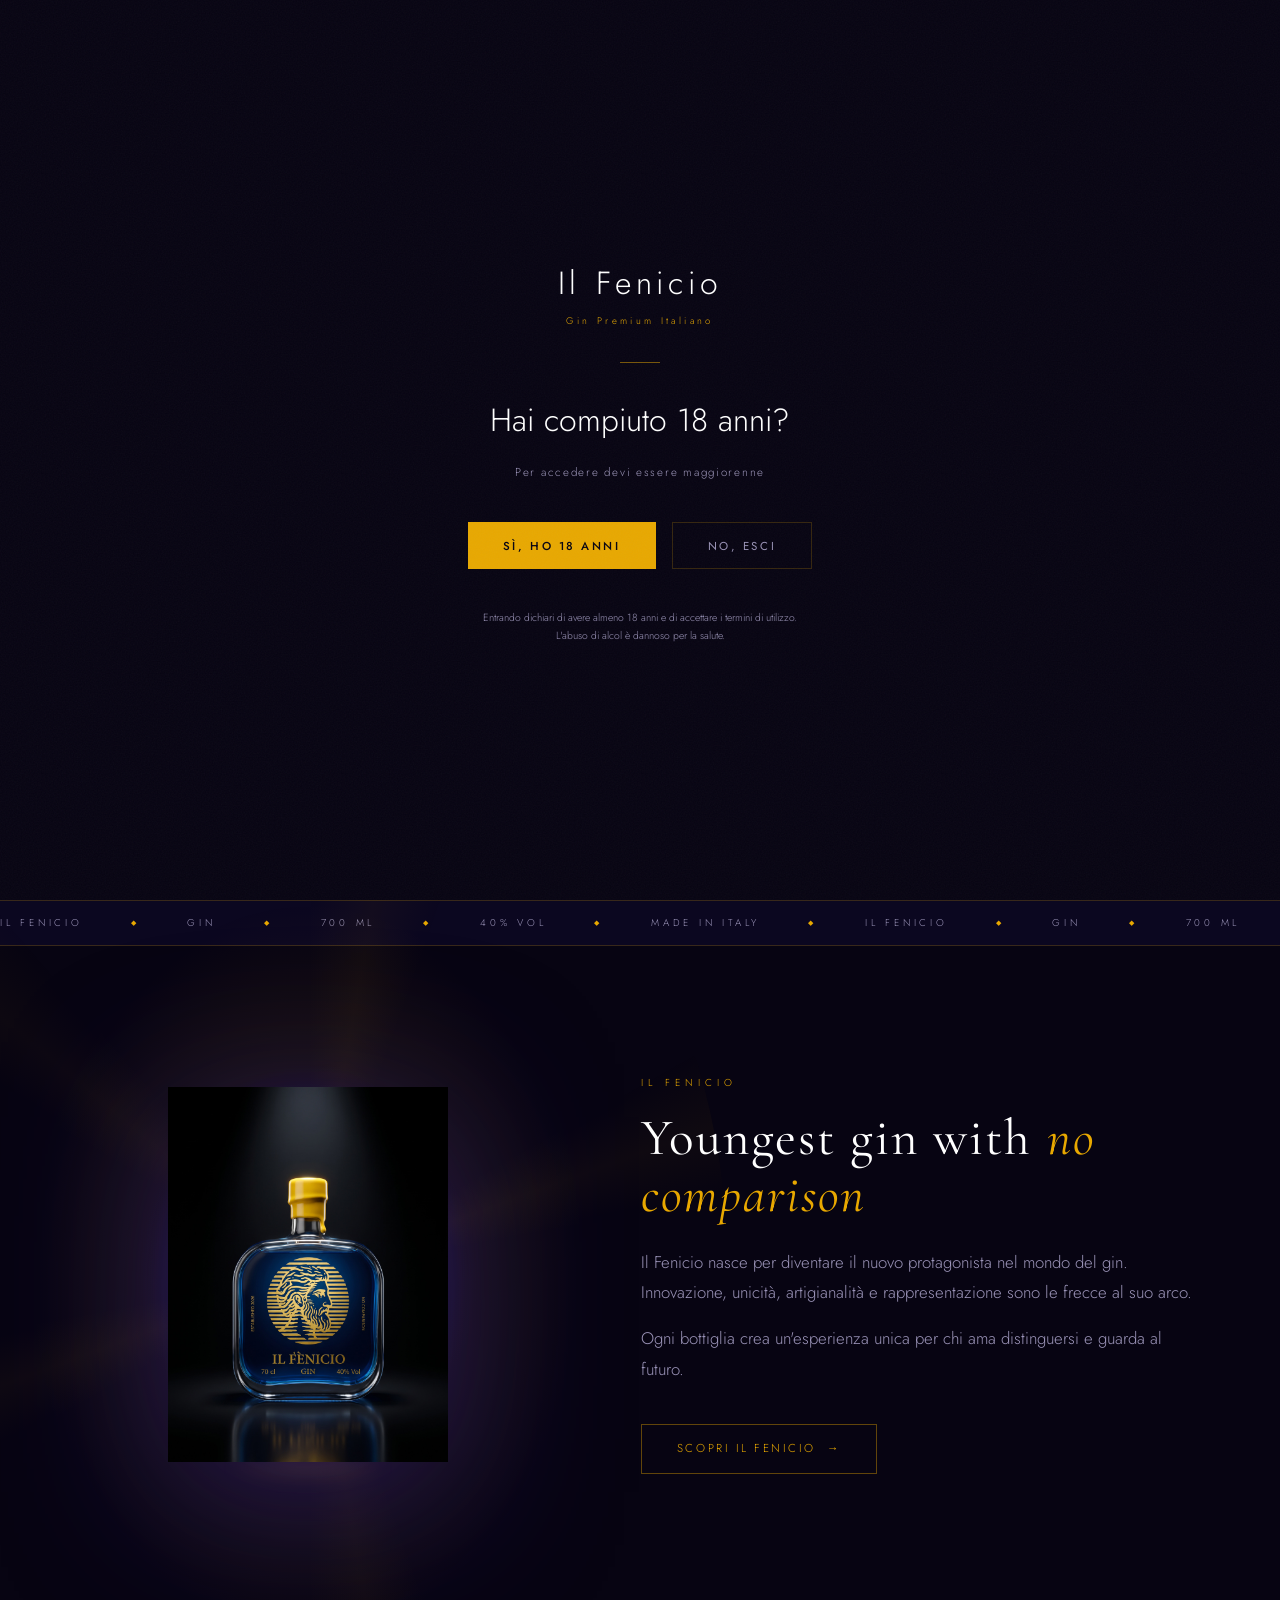
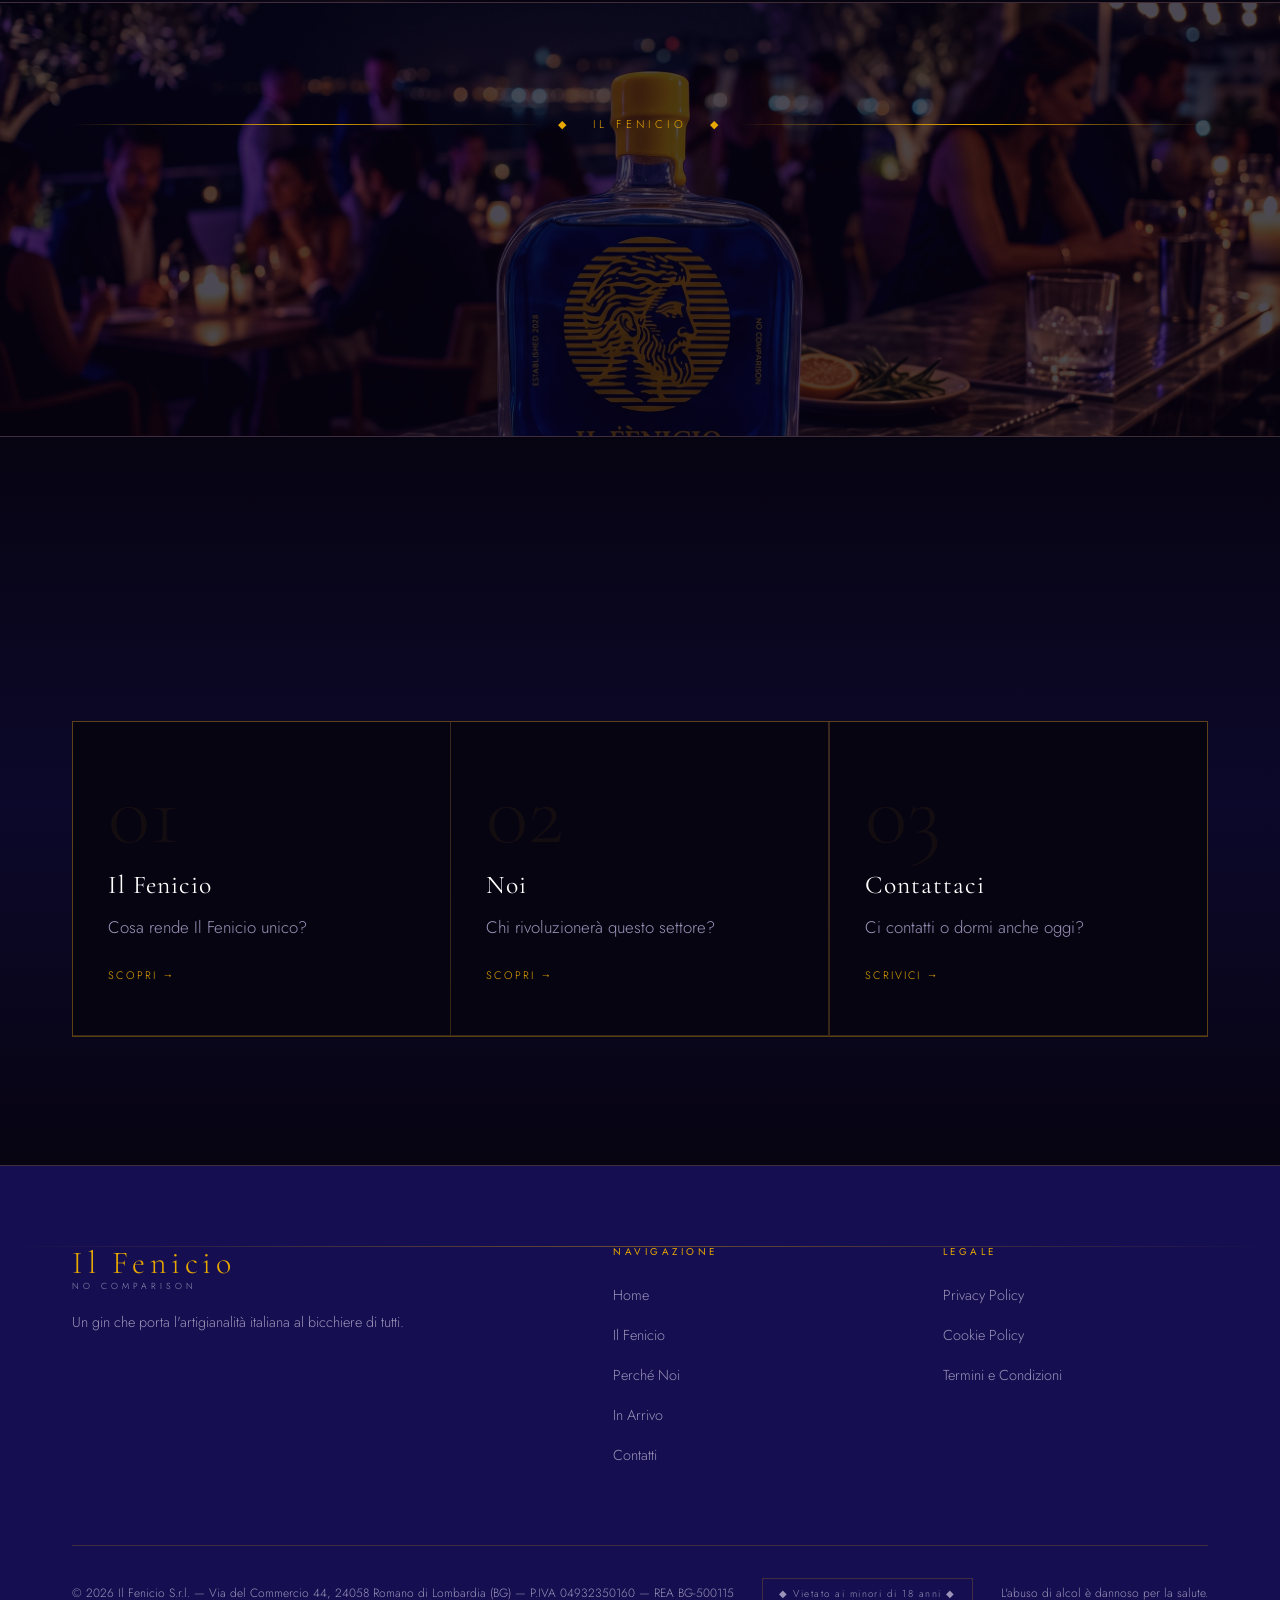
==== commit 1ab16e33: "Sostituisce immagini sito con foto professionali generate da fal.ai - bottiglia.jpg: product shot fe" ====
--- a/index.html
+++ b/index.html
@@ -87,7 +87,7 @@
             <div class="bottle-ring ring-1"></div>
             <div class="bottle-ring ring-2"></div>
             <div class="bottle-ring ring-3"></div>
-            <img src="img/bottiglia.webp" alt="Il Fenicio Gin" class="hero-bottle" loading="lazy">
+            <img src="img/bottiglia.jpg" alt="Il Fenicio Gin" class="hero-bottle" loading="lazy">
             <div class="bottle-reflection"></div>
             <div class="bottle-rays"></div>
           </div>
@@ -110,7 +110,7 @@
   <!-- QUOTE — immagine3 come sfondo -->
   <div class="quote-section quote-photo">
     <div class="quote-photo-bg">
-      <img src="img/immagine-3.webp" alt="" aria-hidden="true">
+      <img src="img/immagine-3.jpg" alt="" aria-hidden="true">
       <div class="quote-photo-overlay"></div>
     </div>
     <div class="container" style="position:relative;z-index:2">
@@ -228,14 +228,23 @@
   <script>
     (function(){
       var img = document.querySelector('.hero-parallax');
+      var overlay = document.querySelector('.hero-photo-overlay');
       if (!img) return;
       var ticking = false;
+      var heroH = window.innerHeight;
       window.addEventListener('scroll', function(){
         if (!ticking) {
           requestAnimationFrame(function(){
             var scrollY = window.scrollY;
-            var speed = 0.35;
-            img.style.transform = 'translateY(' + (scrollY * speed) + 'px) scale(1.08)';
+            if (scrollY > heroH) { ticking = false; return; }
+            var progress = scrollY / heroH;
+            var translateY = scrollY * 0.55;
+            var scale = 1.15 - (progress * 0.12);
+            img.style.transform = 'translateY(' + translateY + 'px) scale(' + scale + ')';
+            if (overlay) {
+              var opacity = 0.3 + progress * 0.5;
+              overlay.style.opacity = Math.min(opacity, 0.85);
+            }
             ticking = false;
           });
           ticking = true;
--- a/css/style.css
+++ b/css/style.css
@@ -553,8 +553,8 @@
 }
 .hero-parallax {
   will-change: transform;
-  transform: translateY(0px) scale(1.08);
-  transition: transform 0.1s linear;
+  transform: translateY(0px) scale(1.15);
+  transform-origin: center center;
 }
 .hero-photo-img {
   width: 100%;
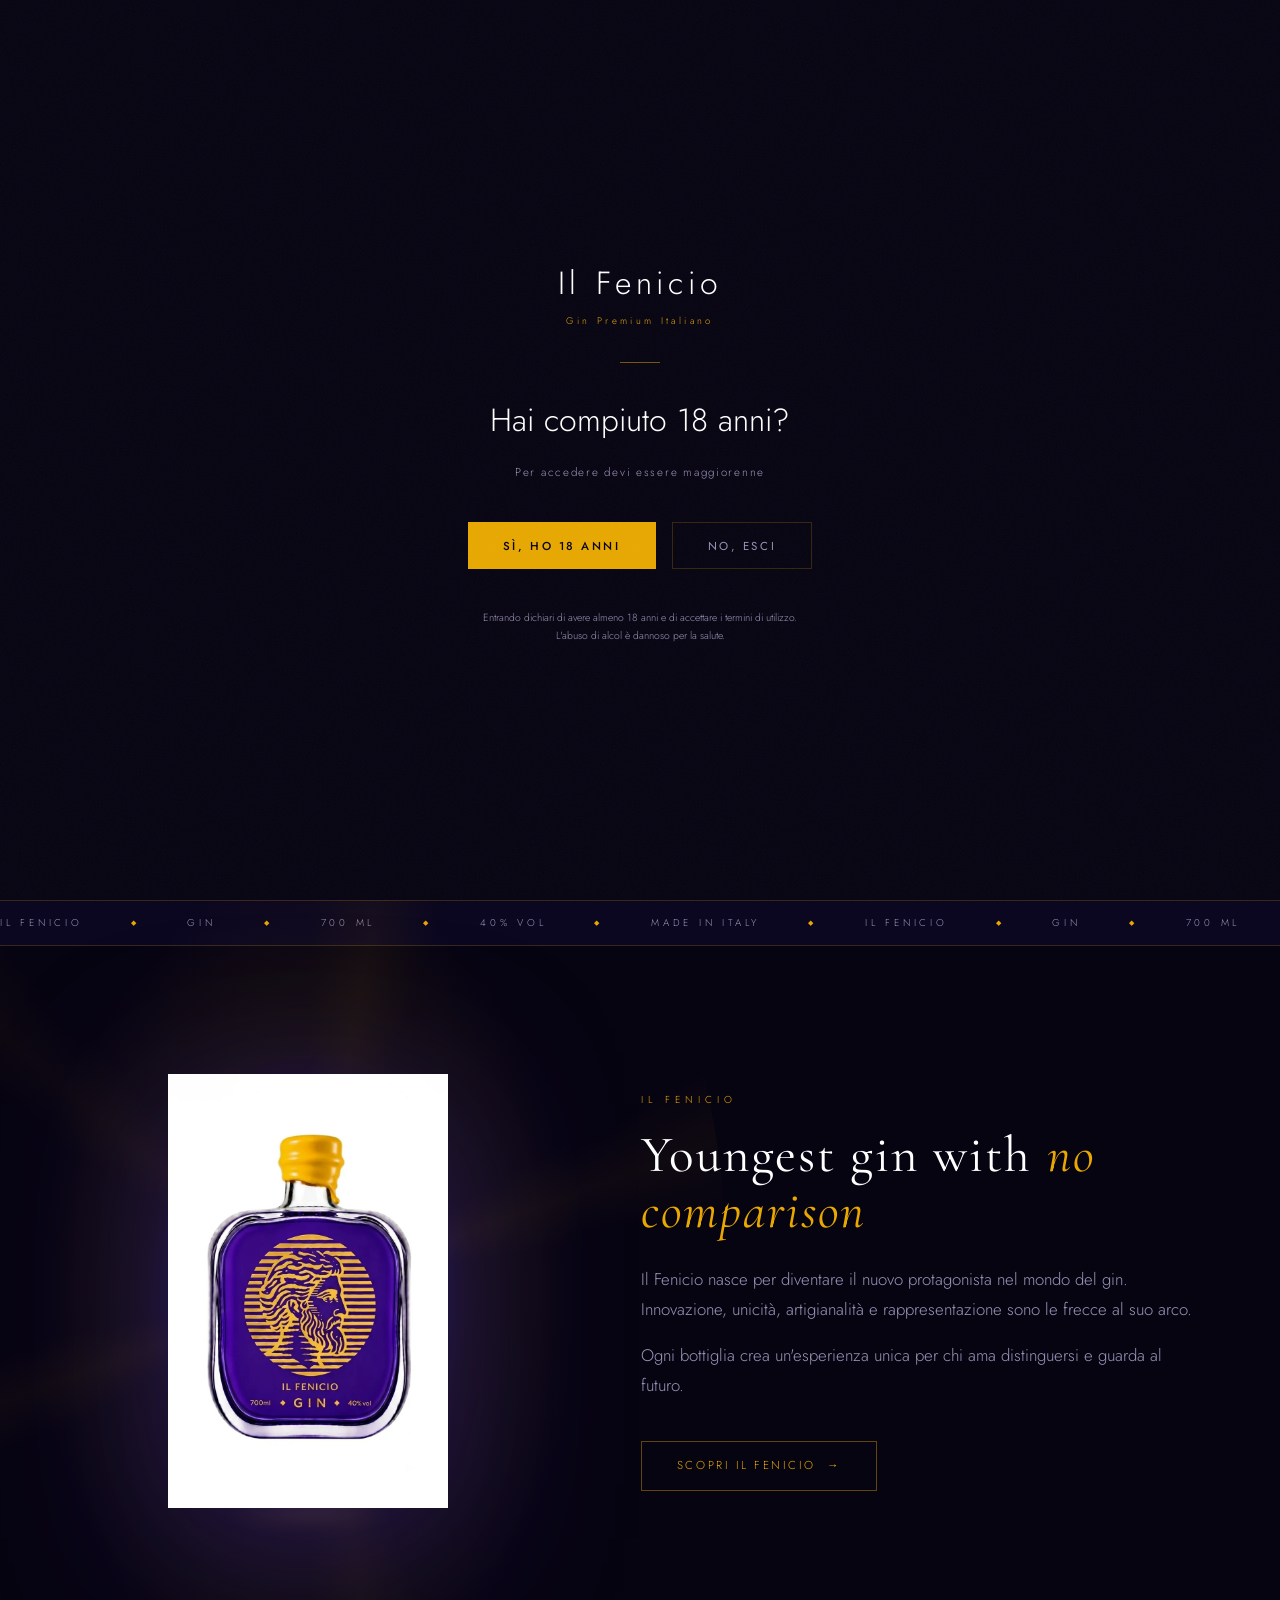
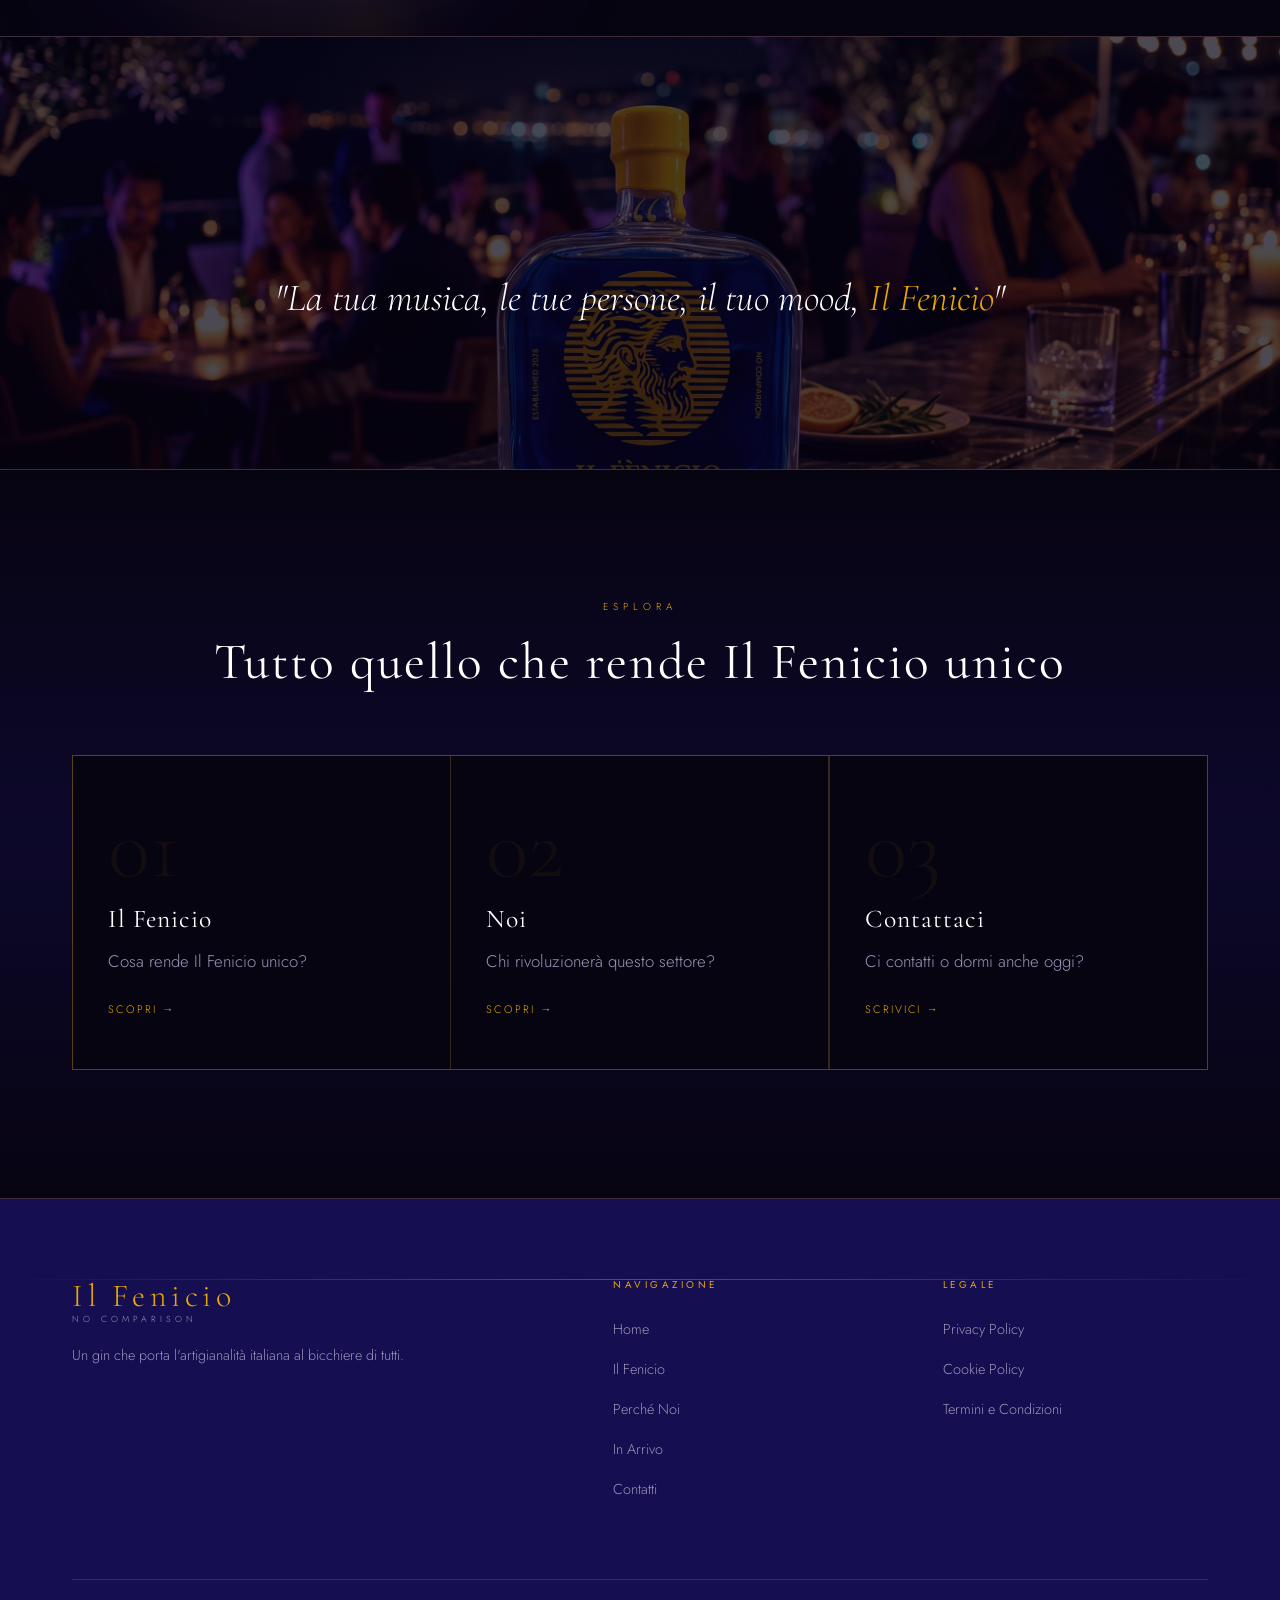
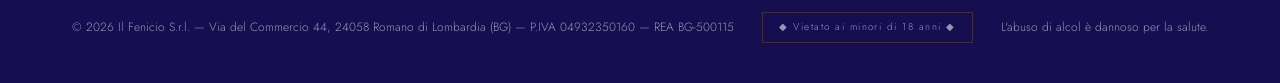
==== commit e247278d: "Ripristina bottiglia.webp e og-image originale, mantiene solo immagine-3.jpg Co-Authored-By: Claude " ====
--- a/index.html
+++ b/index.html
@@ -87,7 +87,7 @@
             <div class="bottle-ring ring-1"></div>
             <div class="bottle-ring ring-2"></div>
             <div class="bottle-ring ring-3"></div>
-            <img src="img/bottiglia.jpg" alt="Il Fenicio Gin" class="hero-bottle" loading="lazy">
+            <img src="img/bottiglia.webp" alt="Il Fenicio Gin" class="hero-bottle" loading="lazy">
             <div class="bottle-reflection"></div>
             <div class="bottle-rays"></div>
           </div>
